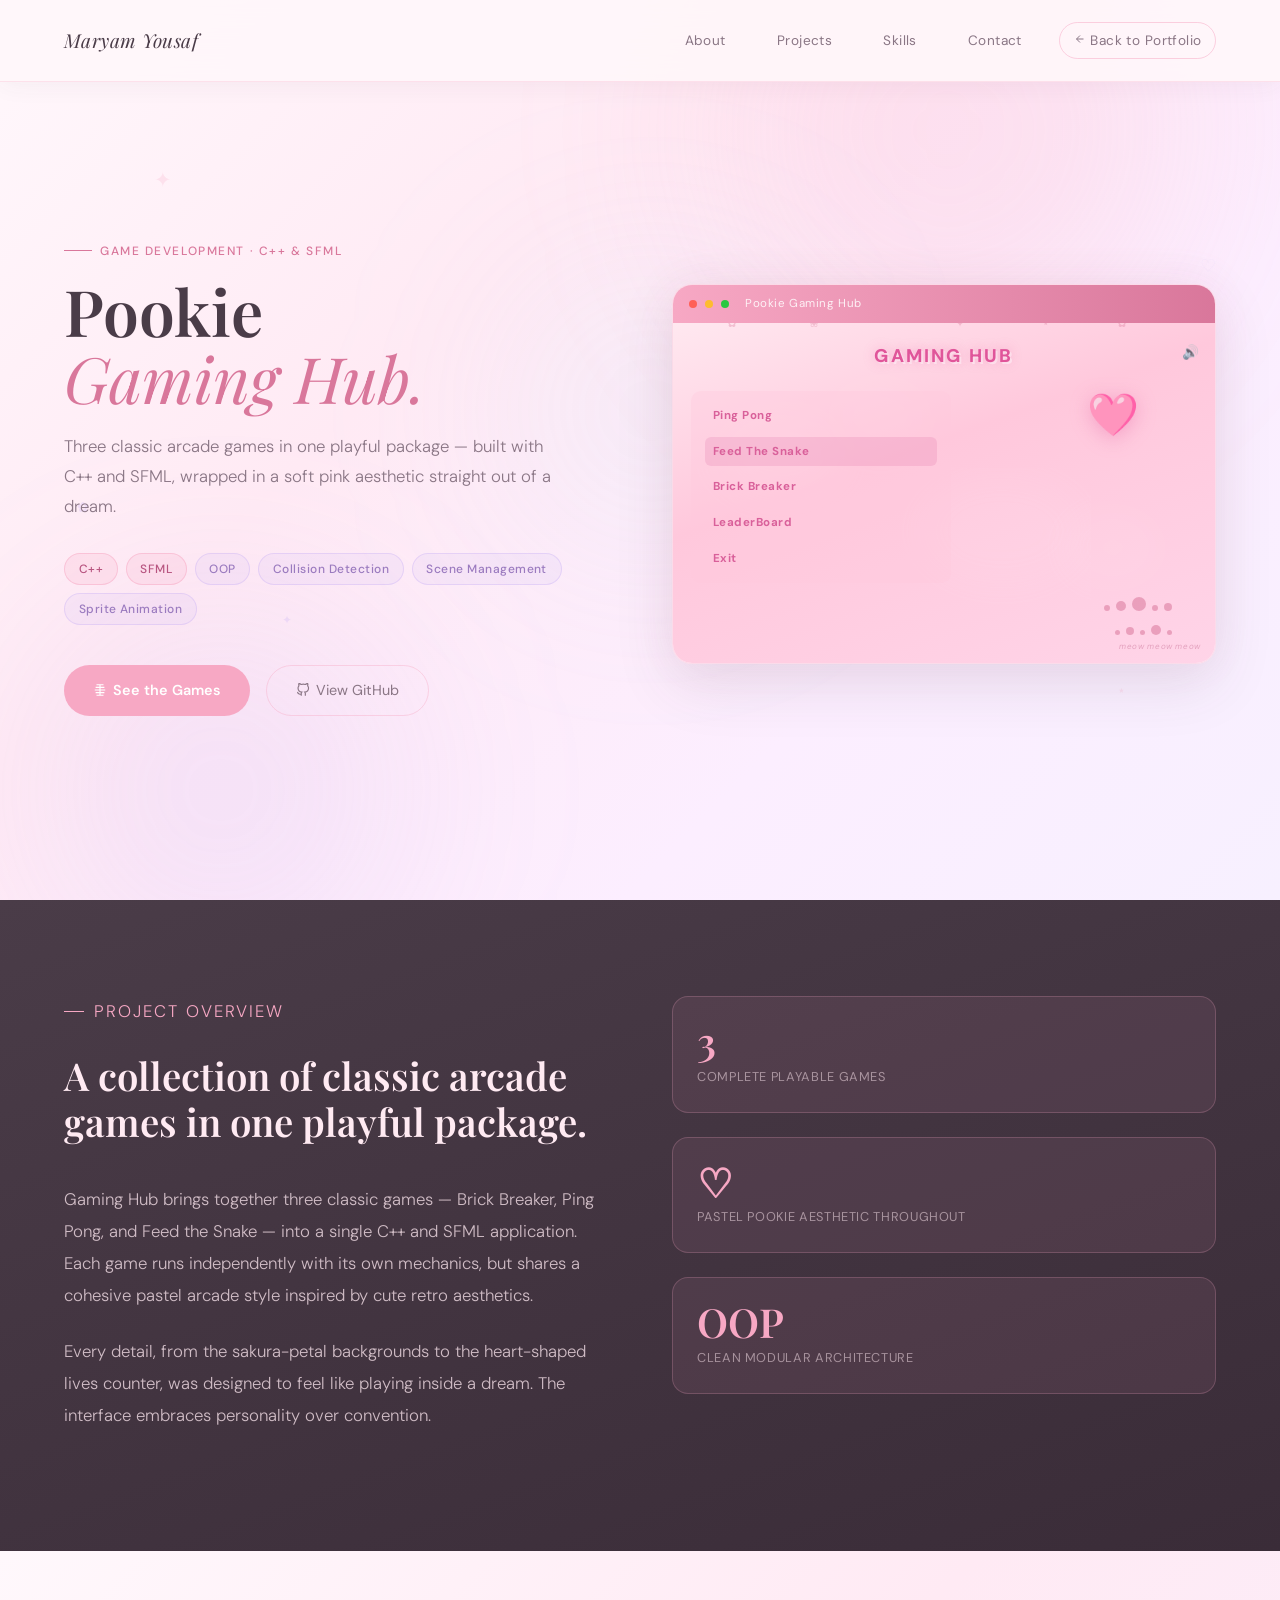
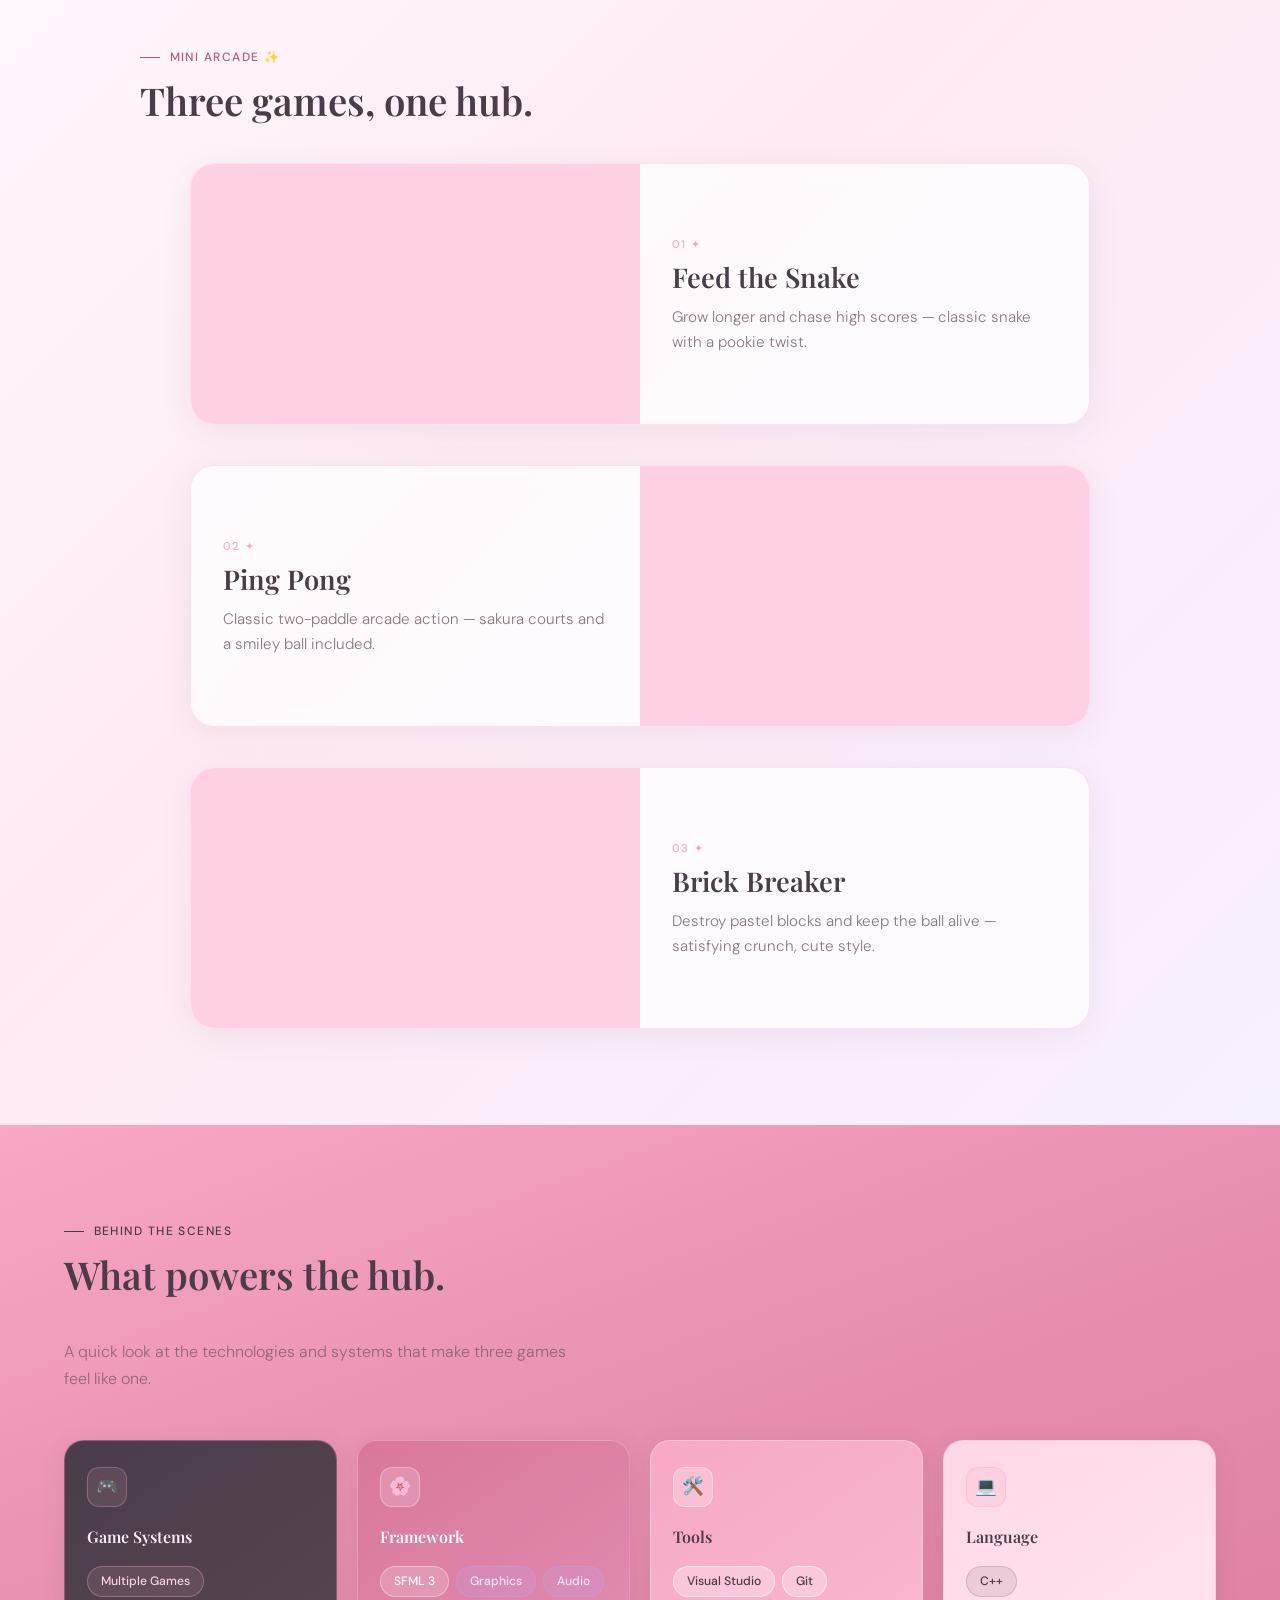
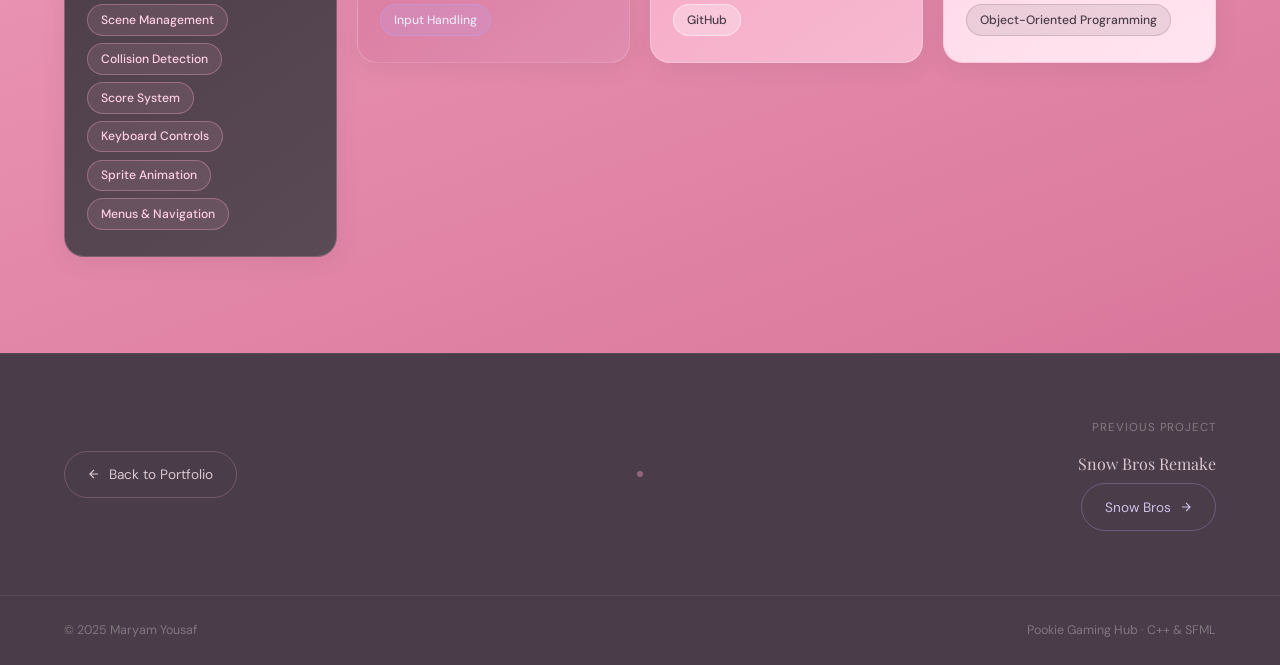
==== GamingHub.html @ 321d045c "hye" ====
<!DOCTYPE html>
<html lang="en">
<head>
  <meta charset="UTF-8" />
  <meta name="viewport" content="width=device-width, initial-scale=1.0" />
  <title>Gaming Hub — Maryam Yousaf</title>
  <link rel="preconnect" href="https://fonts.googleapis.com" />
  <link rel="preconnect" href="https://fonts.gstatic.com" crossorigin />
  <link href="https://fonts.googleapis.com/css2?family=DM+Sans:ital,wght@0,300;0,400;0,500;1,300&family=Playfair+Display:ital,wght@0,400;0,600;1,400&display=swap" rel="stylesheet" />
  <style>
    :root {
      --pink-bg:      #FFF7FA;
      --pink-card:    #FFEAF2;
      --pink-soft:    #FFD7E6;
      --rose:         #F7A8C4;
      --rose-dark:    #D9779B;
      --rose-darker:  #B85580;
      --lavender:     #DCCEF8;
      --purple-soft:  #BCA4F6;
      --cream:        #FFFDFD;
      --text-dark:    #4A3C48;
      --text-muted:   #8A7685;
      --accent-blue:  #B7E3F7;
      --white:        #FFF7FA;
     
      --lavender-mid: #9B7BBF;
      --purple-dk:    #1C0F2E;
    }

    *, *::before, *::after { box-sizing: border-box; margin: 0; padding: 0; }
    html { scroll-behavior: smooth; }

    body {
      font-family: 'DM Sans', sans-serif;
      background: var(--white);
      color: var(--text-dark);
      line-height: 1.7;
      overflow-x: hidden;
    }

    
    .star {
      position: fixed;
      pointer-events: none;
      font-size: 14px;
      opacity: 0;
      z-index: 9999;
      animation: starFade 0.8s ease forwards;
      user-select: none;
    }
    @keyframes starFade {
      0%   { opacity: 1; transform: scale(1) translateY(0); }
      100% { opacity: 0; transform: scale(0.3) translateY(-20px); }
    }

    
    #progress-bar {
      position: fixed;
      top: 0; left: 0;
      height: 2px;
      width: 0%;
      background: linear-gradient(to right, var(--rose), var(--purple-soft), var(--rose-dark));
      z-index: 200;
      transition: width 0.1s linear;
      pointer-events: none;
    }

    nav {
      position: fixed;
      top: 0; left: 0; right: 0;
      z-index: 100;
      display: flex;
      justify-content: space-between;
      align-items: center;
      padding: 1.4rem 5%;
      background: rgba(255, 247, 250, 0.92);
      backdrop-filter: blur(16px);
      -webkit-backdrop-filter: blur(16px);
      border-bottom: 1px solid rgba(247, 168, 196, 0.28);
      box-shadow: 0 2px 24px rgba(74, 60, 72, 0.06);
      transition: transform 0.35s ease, padding 0.35s ease;
    }
    nav.hide { transform: translateY(-100%); }

    .nav-logo {
      font-family: 'Playfair Display', serif;
      font-size: 1.2rem;
      color: var(--text-dark);
      font-style: italic;
      letter-spacing: 0.02em;
      text-decoration: none;
    }

    .nav-links {
      display: flex;
      align-items: center;
      gap: 1.5rem;
      list-style: none;
    }
    .nav-links a {
      text-decoration: none;
      font-size: 0.85rem;
      font-weight: 400;
      color: var(--text-muted);
      letter-spacing: 0.03em;
      padding: 0.35rem 0.85rem;
      border-radius: 100px;
      display: block;
      transition: color 0.2s;
      white-space: nowrap;
    }
    .nav-links a:hover { color: var(--rose-darker); }

    .nav-back-btn {
      display: inline-flex;
      align-items: center;
      gap: 0.4rem;
      padding: 0.45rem 1rem;
      background: transparent;
      border: 1px solid rgba(247,168,196,0.5);
      border-radius: 100px;
      color: var(--rose-darker);
      font-size: 0.8rem;
      font-weight: 500;
      text-decoration: none;
      transition: background 0.2s, border-color 0.2s;
    }
    .nav-back-btn:hover {
      background: rgba(247,168,196,0.12);
      border-color: var(--rose);
    }

    .nav-toggle {
      display: none;
      flex-direction: column;
      gap: 5px;
      background: none;
      border: none;
      cursor: pointer;
      padding: 4px;
    }
    .nav-toggle span {
      display: block;
      width: 22px; height: 1.5px;
      background: var(--text-dark);
      transition: transform 0.3s, opacity 0.3s;
    }
    .nav-toggle.open span:nth-child(1) { transform: translateY(6.5px) rotate(45deg); }
    .nav-toggle.open span:nth-child(2) { opacity: 0; }
    .nav-toggle.open span:nth-child(3) { transform: translateY(-6.5px) rotate(-45deg); }

    

    .project-hero {
      min-height: 100vh;
      background: linear-gradient(135deg, #FFF8FC 0%, #FFEAF4 35%, #FCEEFF 70%, #F7F0FF 100%);
      display: flex;
      align-items: center;
      padding: 8rem 5% 5rem;
      position: relative;
      overflow: hidden;
    }

   
    .hero-blob {
      position: absolute;
      border-radius: 50%;
      filter: blur(100px);
      pointer-events: none;
    }
    .blob-pink  { width: 460px; height: 460px; background: rgba(247,168,196,0.18); top: -100px; right: 8%; }
    .blob-lav   { width: 340px; height: 340px; background: rgba(188,164,246,0.15); bottom: -60px; left: 4%; }
    .blob-cream { width: 280px; height: 280px; background: rgba(183,227,247,0.12); top: 30%;  left: 40%; }

    
    .hero-deco {
      position: absolute;
      pointer-events: none;
      font-size: 1rem;
      opacity: 0.22;
      color: var(--rose);
      animation: floatDeco 6s ease-in-out infinite;
    }
    .deco1 { top: 18%; left: 12%; animation-delay: 0s;   font-size: 1.3rem; }
    .deco2 { top: 55%; left: 6%;  animation-delay: 1.5s; font-size: 0.9rem; color: var(--purple-soft); }
    .deco3 { top: 28%; right: 5%; animation-delay: 0.8s; font-size: 1.1rem; color: var(--lavender); }
    .deco4 { bottom: 22%; right: 12%; animation-delay: 2s;  font-size: 0.85rem; }
    .deco5 { bottom: 30%; left: 22%; animation-delay: 3s;  font-size: 0.75rem; color: var(--purple-soft); }
    @keyframes floatDeco {
      0%, 100% { transform: translateY(0) rotate(0deg); }
      50%       { transform: translateY(-14px) rotate(8deg); }
    }

    .project-hero-grid {
      display: grid;
      grid-template-columns: 1fr 1fr;
      gap: 4rem;
      align-items: center;
      position: relative;
      z-index: 1;
      width: 100%;
      max-width: 1400px;
      margin: 0 auto;
    }

    .hero-content {
      opacity: 0;
      animation: fadeUp 0.7s 0.2s ease forwards;
    }

    .hero-eyebrow {
      display: inline-flex;
      align-items: center;
      gap: 0.5rem;
      font-size: 0.75rem;
      font-weight: 500;
      letter-spacing: 0.13em;
      text-transform: uppercase;
      color: var(--rose-dark);
      margin-bottom: 1rem;
    }
    .hero-eyebrow span {
      display: inline-block;
      width: 28px; height: 1px;
      background: var(--rose-dark);
    }

    .project-title {
      font-family: 'Playfair Display', serif;
      font-size: clamp(3rem, 5vw, 5rem);
      font-weight: 600;
      color: var(--text-dark);
      line-height: 1.05;
      margin-bottom: 1.2rem;
    }
    .project-title em {
      font-style: italic;
      font-weight: 400;
      color: var(--rose-dark);
    }

    .hero-summary {
      font-size: 1.05rem;
      color: var(--text-muted);
      font-weight: 300;
      line-height: 1.8;
      margin-bottom: 2rem;
      max-width: 500px;
    }

    .hero-stack {
      display: flex;
      flex-wrap: wrap;
      gap: 0.5rem;
      margin-bottom: 2.5rem;
    }

    .stack-badge {
      padding: 0.3rem 0.85rem;
      border-radius: 100px;
      font-size: 0.75rem;
      font-weight: 500;
      letter-spacing: 0.04em;
    }
    .stack-badge--accent {
      background: rgba(247,168,196,0.18);
      border: 1px solid rgba(247,168,196,0.5);
      color: var(--rose-darker);
    }
    .stack-badge--muted {
      background: rgba(188,164,246,0.1);
      border: 1px solid rgba(188,164,246,0.3);
      color: var(--lavender-mid);
    }

    .hero-ctas {
      display: flex;
      gap: 1rem;
      flex-wrap: wrap;
    }

    .btn-accent {
      padding: 0.75rem 1.8rem;
      background: var(--rose);
      color: #fff;
      border: none;
      border-radius: 100px;
      font-family: 'DM Sans', sans-serif;
      font-size: 0.9rem;
      font-weight: 600;
      cursor: pointer;
      text-decoration: none;
      transition: background 0.25s, transform 0.2s, box-shadow 0.25s;
      display: inline-flex;
      align-items: center;
      gap: 0.4rem;
    }
    .btn-accent:hover {
      background: var(--rose-dark);
      transform: translateY(-2px);
      box-shadow: 0 8px 24px rgba(217,119,155,0.3);
    }

    .btn-ghost {
      padding: 0.75rem 1.8rem;
      background: transparent;
      color: var(--text-muted);
      border: 1px solid rgba(247,168,196,0.4);
      border-radius: 100px;
      font-family: 'DM Sans', sans-serif;
      font-size: 0.9rem;
      font-weight: 400;
      cursor: pointer;
      text-decoration: none;
      transition: border-color 0.25s, color 0.25s, transform 0.2s;
      display: inline-flex;
      align-items: center;
      gap: 0.4rem;
    }
    .btn-ghost:hover {
      border-color: var(--rose);
      color: var(--rose-darker);
      transform: translateY(-2px);
    }

   
    .hero-preview {
      opacity: 0;
      animation: fadeUp 0.7s 0.5s ease forwards;
    }

    .hero-preview-frame {
      background: rgba(255,255,255,0.5);
      border: 1px solid rgba(247,168,196,0.35);
      border-radius: 20px;
      overflow: hidden;
      position: relative;
      box-shadow: 0 20px 60px rgba(74,60,72,0.12), 0 0 40px rgba(247,168,196,0.12);
    }

    .preview-titlebar {
      background: linear-gradient(90deg, #F7A8C4, #D9779B);
      padding: 0.6rem 1rem;
      display: flex;
      align-items: center;
      gap: 0.5rem;
    }
    .titlebar-dot { width: 8px; height: 8px; border-radius: 50%; }
    .td-red    { background: #FF5F57; }
    .td-yellow { background: #FEBC2E; }
    .td-green  { background: #28C840; }
    .titlebar-name {
      font-size: 0.72rem;
      color: rgba(255,255,255,0.85);
      margin-left: 0.5rem;
      letter-spacing: 0.05em;
    }

    
    .preview-game-screen {
      background: linear-gradient(160deg, #FFE8F0 0%, #FFC8DC 40%, #FFD4E8 100%);
      height: 340px;
      position: relative;
      overflow: hidden;
      font-family: 'DM Sans', sans-serif;
    }

  
    .sakura-bg { position: absolute; inset: 0; pointer-events: none; }
    .sakura-spot {
      position: absolute;
      border-radius: 50%;
      background: rgba(255,255,255,0.28);
      filter: blur(20px);
    }
  
    .sakura-petal {
      position: absolute;
      font-size: 0.75rem;
      color: rgba(217,119,155,0.35);
      animation: petalDrift linear infinite;
      pointer-events: none;
    }
    @keyframes petalDrift {
      0%   { transform: translateY(-10px) rotate(0deg); opacity: 0; }
      10%  { opacity: 1; }
      90%  { opacity: 0.6; }
      100% { transform: translateY(360px) rotate(180deg); opacity: 0; }
    }

    
    .menu-title {
      position: absolute;
      top: 18px;
      left: 0; right: 0;
      text-align: center;
      font-size: 1.15rem;
      font-weight: 800;
      letter-spacing: 0.12em;
      color: #E0559A;
      text-shadow:
        0 0 12px rgba(224,85,154,0.35),
        2px 2px 0 rgba(255,255,255,0.5);
      text-transform: uppercase;
    }


    .menu-mute {
      position: absolute;
      top: 18px; right: 16px;
      font-size: 0.85rem;
      color: rgba(184,85,128,0.7);
    }

 
    .menu-panel {
      position: absolute;
      top: 68px; left: 18px;
      width: 48%;
      background: rgba(255,200,220,0.35);
      border-radius: 10px;
      padding: 10px 14px;
      display: flex;
      flex-direction: column;
      gap: 6px;
    }
    .menu-item {
      font-size: 0.72rem;
      font-weight: 700;
      color: #D9609A;
      padding: 5px 8px;
      border-radius: 6px;
      letter-spacing: 0.04em;
      cursor: pointer;
      transition: background 0.18s;
      white-space: nowrap;
    }
    .menu-item:hover {
      background: rgba(217,96,154,0.22);
    }
    .menu-item.active {
      background: rgba(217,96,154,0.18);
    }

    
    .menu-heart {
      position: absolute;
      right: 14%;
      top: 72px;
      font-size: 2.6rem;
      filter: drop-shadow(0 4px 10px rgba(224,85,154,0.35));
      animation: heartBob 2s ease-in-out infinite;
      line-height: 1;
    }
    @keyframes heartBob {
      0%, 100% { transform: translateY(0) scale(1); }
      50%       { transform: translateY(-8px) scale(1.05); }
    }

   
    .menu-dots {
      position: absolute;
      bottom: 40px;
      right: 8%;
      display: flex;
      gap: 6px;
      align-items: flex-end;
    }
    .menu-dot {
      border-radius: 50%;
      background: rgba(217,119,155,0.55);
      animation: dotBounce ease-in-out infinite alternate;
    }
    .menu-dot:nth-child(1) { width:6px; height:6px; animation-duration:0.9s; animation-delay:0s; }
    .menu-dot:nth-child(2) { width:10px; height:10px; animation-duration:0.9s; animation-delay:0.15s; }
    .menu-dot:nth-child(3) { width:14px; height:14px; animation-duration:0.9s; animation-delay:0.3s; }
    .menu-dot:nth-child(4) { width:6px; height:6px; animation-duration:0.9s; animation-delay:0.45s; }
    .menu-dot:nth-child(5) { width:8px; height:8px; animation-duration:0.9s; animation-delay:0.6s; }
    @keyframes dotBounce {
      from { transform: translateY(0); }
      to   { transform: translateY(-10px); }
    }

    /* "meow meow meow" watermark */
    .menu-watermark {
      position: absolute;
      bottom: 10px;
      right: 14px;
      font-size: 0.5rem;
      letter-spacing: 0.08em;
      color: rgba(184,85,128,0.4);
      font-style: italic;
    }

    /* ── SECTIONS ── */
    .page-section {
      padding: 6rem 5%;
      max-width: 1200px;
      margin: 0 auto;
    }
    .full-section { padding: 6rem 5%; }

    .section-label {
      font-size: 0.75rem;
      font-weight: 500;
      letter-spacing: 0.12em;
      text-transform: uppercase;
      color: var(--rose-darker);
      margin-bottom: 0.6rem;
      display: flex;
      align-items: center;
      gap: 0.6rem;
    }
    .section-label::before {
      content: '';
      display: inline-block;
      width: 20px; height: 1px;
      background: var(--rose-darker);
    }

    .section-title {
      font-family: 'Playfair Display', serif;
      font-size: clamp(1.8rem, 3.5vw, 2.4rem);
      font-weight: 600;
      color: var(--text-dark);
      margin-bottom: 2.5rem;
      line-height: 1.2;
    }

    .reveal {
      opacity: 0;
      transform: translateY(28px);
      transition: opacity 0.65s ease, transform 0.65s ease;
    }
    .reveal.visible {
      opacity: 1;
      transform: translateY(0);
    }

    /* ── OVERVIEW ── */
    .overview-section {
      background: linear-gradient(160deg, #4A3C48 0%, #3A2C38 100%);
    }
    .overview-section .section-label { color: var(--rose); }
    .overview-section .section-label::before { background: var(--rose); }
    .overview-section .section-title { color: #FFEAF2; }

    .overview-grid {
      display: grid;
      grid-template-columns: 1fr 1fr;
      gap: 4rem;
      align-items: start;
      max-width: 1200px;
      margin: 0 auto;
    }

    .overview-text p {
      color: rgba(255,234,242,0.75);
      font-size: 1.05rem;
      font-weight: 300;
      line-height: 1.9;
      margin-bottom: 1.5rem;
    }

    .overview-stats { display: flex; flex-direction: column; gap: 1.5rem; }
    .stat-card {
      background: rgba(247,168,196,0.08);
      border: 1px solid rgba(247,168,196,0.22);
      border-radius: 16px;
      padding: 1.5rem;
    }
    .stat-number {
      font-family: 'Playfair Display', serif;
      font-size: 2.5rem;
      font-weight: 600;
      color: var(--rose);
      line-height: 1;
      margin-bottom: 0.3rem;
    }
    .stat-label {
      font-size: 0.8rem;
      color: rgba(255,234,242,0.5);
      font-weight: 400;
      letter-spacing: 0.05em;
      text-transform: uppercase;
    }

    /* ── MINI ARCADE (game cards) ── */
    .arcade-section {
      background: linear-gradient(135deg, #FFF8FC 0%, #FFEAF4 40%, #F7F0FF 100%);
    }
    .arcade-section .section-label { color: var(--rose-darker); }
    .arcade-section .section-label::before { background: var(--rose-darker); }
    .arcade-section .section-title { color: var(--text-dark); }

    .arcade-cards {
      display: flex;
      flex-direction: column;
      gap: 2.5rem;
      max-width: 900px;
      margin: 0 auto;
    }

    .game-card {
      background: rgba(255,255,255,0.72);
      backdrop-filter: blur(10px);
      -webkit-backdrop-filter: blur(10px);
      border: 1px solid rgba(247,168,196,0.3);
      border-radius: 24px;
      overflow: hidden;
      box-shadow: 0 6px 32px rgba(74,60,72,0.08);
      display: grid;
      grid-template-columns: 1fr 1fr;
      align-items: center;
      transition: transform 0.3s ease, box-shadow 0.3s ease;
    }
    .game-card:hover {
      transform: translateY(-6px);
      box-shadow: 0 16px 48px rgba(74,60,72,0.13);
    }
    .game-card:nth-child(even) {
      grid-template-columns: 1fr 1fr;
      direction: rtl;
    }
    .game-card:nth-child(even) > * { direction: ltr; }

    /* video wrapper — clips black bars */
    .game-card-media {
      width: 100%;
      height: 260px;
      overflow: hidden;
      position: relative;
      background: #FFD0E4;
    }

    .game-card-vid {
      /* absolute + oversized so the letterbox black bars
         fall outside the overflow:hidden parent and get clipped */
      position: absolute;
      top: 50%;
      left: 50%;
      transform: translate(-50%, -50%);
      width: auto;
      height: 100%;
      min-width: 100%;
      min-height: 100%;
      object-fit: cover;
      display: block;
    }

    /* shown only when video fails to load */
    .vid-fallback {
      display: none;
      position: absolute;
      inset: 0;
      width: 100%;
      height: 100%;
      align-items: center;
      justify-content: center;
      font-size: 3rem;
    }
    .preview-snake {
      background: linear-gradient(135deg, #FFEAF2, #FFD0E4);
    }
    .preview-pong {
      background: linear-gradient(135deg, #FFF0F5, #FFDCEC);
    }
    .preview-brick {
      background: linear-gradient(135deg, #F9E8F5, #F0D4F0);
    }

    .game-card-info {
      padding: 2.5rem 2rem;
    }
    .game-card-number {
      font-size: 0.7rem;
      font-weight: 500;
      letter-spacing: 0.12em;
      text-transform: uppercase;
      color: var(--rose);
      margin-bottom: 0.5rem;
    }
    .game-card-title {
      font-family: 'Playfair Display', serif;
      font-size: 1.7rem;
      font-weight: 600;
      color: var(--text-dark);
      line-height: 1.15;
      margin-bottom: 0.75rem;
    }
    .game-card-sub {
      font-size: 0.95rem;
      color: var(--text-muted);
      font-weight: 300;
      line-height: 1.6;
    }

    /* ── BEHIND THE SCENES ── */
    .bts-section {
      background: linear-gradient(160deg, #F7A8C4 0%, #E890B0 40%, #D9779B 100%);
    }
    .bts-section .section-label { color: var(--text-dark); }
    .bts-section .section-label::before { background: var(--text-dark); }
    .bts-section .section-title { color: var(--text-dark); }

    .bts-desc {
      font-size: 1rem;
      color: rgba(74,60,72,0.55);
      font-weight: 300;
      margin-bottom: 3rem;
      max-width: 520px;
    }

    .bts-grid {
      display: grid;
      grid-template-columns: repeat(4, 1fr);
      gap: 1.25rem;
      align-items: start;
    }

    .bts-card {
      background: rgba(255,255,255,0.93);
      border: 1px solid rgba(255,255,255,0.6);
      border-radius: 20px;
      padding: 1.6rem 1.4rem;
      box-shadow: 0 4px 24px rgba(74,60,72,0.1);
      transition: transform 0.25s, box-shadow 0.25s;
    }
    .bts-card:hover {
      transform: translateY(-5px);
      box-shadow: 0 12px 36px rgba(74,60,72,0.16);
    }

    /* Game Systems — dark */
    .bts-card--highlight {
      background: linear-gradient(145deg, #4A3C48 0%, #5A4A56 100%);
      border: 1px solid rgba(247,168,196,0.3);
    }
    .bts-card--highlight .bts-card-icon { background: rgba(247,168,196,0.12); border-color: rgba(247,168,196,0.3); }
    .bts-card--highlight .bts-card-title { color: #FFEAF2; }
    .bts-card--highlight .bts-pill {
      background: rgba(247,168,196,0.12);
      border-color: rgba(247,168,196,0.35);
      color: #FFD0E4;
    }
    .bts-card--highlight .bts-pill:hover { background: rgba(247,168,196,0.22); }

    /* Framework */
    .bts-card--shade2 {
      background: linear-gradient(145deg, #D9779B 0%, #E08DB0 100%);
      border: 1px solid rgba(255,255,255,0.2);
    }
    .bts-card--shade2 .bts-card-icon { background: rgba(255,255,255,0.18); border-color: rgba(255,255,255,0.3); }
    .bts-card--shade2 .bts-card-title { color: #fff; }
    .bts-card--shade2 .bts-pill {
      background: rgba(255,255,255,0.18);
      border-color: rgba(255,255,255,0.35);
      color: #fff;
    }
    .bts-card--shade2 .bts-pill:hover { background: rgba(255,255,255,0.28); }
    .bts-card--shade2 .bts-pill--purple {
      background: rgba(188,164,246,0.18);
      border-color: rgba(188,164,246,0.4);
      color: #EDE6F7;
    }

    /* Tools */
    .bts-card--shade3 {
      background: linear-gradient(145deg, #F7A8C4 0%, #F7B8D0 100%);
      border: 1px solid rgba(255,255,255,0.3);
    }
    .bts-card--shade3 .bts-card-icon { background: rgba(255,255,255,0.25); border-color: rgba(255,255,255,0.4); }
    .bts-card--shade3 .bts-card-title { color: #4A3C48; }
    .bts-card--shade3 .bts-pill {
      background: rgba(255,255,255,0.3);
      border-color: rgba(255,255,255,0.5);
      color: #4A3C48;
    }
    .bts-card--shade3 .bts-pill:hover { background: rgba(255,255,255,0.45); }

    /* Language */
    .bts-card--shade4 {
      background: linear-gradient(145deg, #FFD7E6 0%, #FFE4EF 100%);
      border: 1px solid rgba(247,168,196,0.35);
    }
    .bts-card--shade4 .bts-card-icon { background: rgba(247,168,196,0.2); border-color: rgba(247,168,196,0.35); }
    .bts-card--shade4 .bts-card-title { color: #4A3C48; }
    .bts-card--shade4 .bts-pill {
      background: rgba(74,60,72,0.1);
      border-color: rgba(74,60,72,0.18);
      color: #4A3C48;
    }
    .bts-card--shade4 .bts-pill:hover { background: rgba(74,60,72,0.18); }

    .bts-card-icon {
      width: 40px; height: 40px;
      border-radius: 12px;
      background: rgba(247,168,196,0.12);
      border: 1px solid rgba(247,168,196,0.25);
      display: flex;
      align-items: center;
      justify-content: center;
      font-size: 1.1rem;
      margin-bottom: 1rem;
    }

    .bts-card-title {
      font-family: 'Playfair Display', serif;
      font-size: 1rem;
      font-weight: 600;
      color: var(--text-dark);
      margin-bottom: 1rem;
    }

    .bts-pills {
      display: flex;
      flex-wrap: wrap;
      gap: 0.45rem;
    }

    .bts-pill {
      padding: 0.28rem 0.8rem;
      border-radius: 100px;
      font-size: 0.76rem;
      font-weight: 500;
      background: rgba(247,168,196,0.12);
      border: 1px solid rgba(247,168,196,0.35);
      color: var(--text-dark);
      transition: background 0.2s, transform 0.15s;
      cursor: default;
    }
    .bts-pill:hover { background: rgba(247,168,196,0.25); transform: translateY(-1px); }

    .bts-pill--purple {
      background: rgba(188,164,246,0.12);
      border-color: rgba(188,164,246,0.35);
      color: var(--lavender-mid);
    }
    .bts-pill--purple:hover { background: rgba(188,164,246,0.22); }

    /* ── PAGE NAV FOOTER ── */
    .page-nav-footer {
      background: var(--text-dark);
      padding: 4rem 5%;
      display: grid;
      grid-template-columns: 1fr auto 1fr;
      gap: 1rem;
      align-items: center;
      border-top: 1px solid rgba(247,168,196,0.1);
    }
    .page-nav-back { text-align: left; }
    .page-nav-center { text-align: center; }
    .page-nav-next { text-align: right; }

    .page-nav-btn {
      display: inline-flex;
      align-items: center;
      gap: 0.5rem;
      padding: 0.7rem 1.4rem;
      border: 1px solid rgba(247,168,196,0.25);
      border-radius: 100px;
      color: rgba(255,234,242,0.8);
      text-decoration: none;
      font-size: 0.85rem;
      font-weight: 400;
      transition: background 0.25s, border-color 0.25s, transform 0.2s;
    }
    .page-nav-btn:hover {
      background: rgba(247,168,196,0.1);
      border-color: var(--rose);
      transform: translateY(-2px);
    }
    .page-nav-btn--accent { border-color: rgba(188,164,246,0.3); color: rgba(220,206,248,0.9); }
    .page-nav-btn--accent:hover { background: rgba(188,164,246,0.08); border-color: var(--lavender); }

    .page-nav-project-label {
      font-size: 0.72rem;
      color: rgba(255,234,242,0.35);
      letter-spacing: 0.08em;
      text-transform: uppercase;
      margin-bottom: 0.4rem;
    }
    .page-nav-project-name {
      font-family: 'Playfair Display', serif;
      font-size: 1rem;
      color: rgba(255,234,242,0.8);
    }
    .divider-dot {
      width: 6px; height: 6px;
      border-radius: 50%;
      background: rgba(247,168,196,0.4);
    }

    footer {
      background: var(--text-dark);
      border-top: 1px solid rgba(247,168,196,0.1);
      padding: 1.5rem 5%;
      display: flex;
      justify-content: space-between;
      align-items: center;
      font-size: 0.78rem;
      color: rgba(255,255,255,0.3);
    }

    @keyframes fadeUp {
      from { opacity: 0; transform: translateY(24px); }
      to   { opacity: 1; transform: translateY(0); }
    }

    /* ── RESPONSIVE ── */
    @media (max-width: 900px) {
      .project-hero-grid { grid-template-columns: 1fr; gap: 2.5rem; }
      .overview-grid { grid-template-columns: 1fr; gap: 2rem; }
      .bts-grid { grid-template-columns: repeat(2, 1fr); }
      .game-card { grid-template-columns: 1fr !important; direction: ltr !important; }
      .game-card:nth-child(even) { direction: ltr !important; }
      .game-card-img,
      .game-card-preview { height: 200px; }
      .page-nav-footer { grid-template-columns: 1fr; gap: 1.5rem; text-align: center !important; }
      .page-nav-back, .page-nav-next { text-align: center; }
    }
    @media (max-width: 768px) {
      .nav-toggle { display: flex; }
      .nav-links {
        display: none;
        position: absolute;
        top: 100%; left: 0; right: 0;
        background: rgba(255,247,250,0.97);
        flex-direction: column;
        gap: 0;
        padding: 0.5rem 0 1rem;
        border-bottom: 1px solid rgba(247,168,196,0.2);
        backdrop-filter: blur(14px);
      }
      .nav-links.open { display: flex; }
      .nav-links li { padding: 0.75rem 5%; }
      .nav-links a { font-size: 1rem; }
      .page-section { padding: 4rem 5%; }
      .full-section { padding: 4rem 5%; }
      .game-card-info { padding: 1.8rem 1.4rem; }
    }
    @media (max-width: 560px) {
      .bts-grid { grid-template-columns: 1fr; }
    }
    @media (prefers-reduced-motion: reduce) {
      *, *::before, *::after { animation: none !important; transition: none !important; }
    }
  </style>
</head>
<body>

  <div id="progress-bar"></div>

  <nav id="navbar">
    <a href="index.html" class="nav-logo">Maryam Yousaf</a>
    <button class="nav-toggle" id="navToggle" aria-label="Toggle menu">
      <span></span><span></span><span></span>
    </button>
    <ul class="nav-links" id="navLinks">
      <li><a href="index.html#about">About</a></li>
      <li><a href="index.html#projects">Projects</a></li>
      <li><a href="index.html#skills">Skills</a></li>
      <li><a href="index.html#contact">Contact</a></li>
      <li>
        <a href="index.html#projects" class="nav-back-btn">
          <svg width="12" height="12" viewBox="0 0 24 24" fill="none" stroke="currentColor" stroke-width="2"><path d="M19 12H5M12 5l-7 7 7 7"/></svg>
          Back to Portfolio
        </a>
      </li>
    </ul>
  </nav>

  <!-- ════════════ HERO ════════════ -->
  <section class="project-hero">
    <!-- blobs -->
    <div class="hero-blob blob-pink"></div>
    <div class="hero-blob blob-lav"></div>
    <div class="hero-blob blob-cream"></div>
    <!-- floating deco -->
    <span class="hero-deco deco1">✦</span>
    <span class="hero-deco deco2">✿</span>
    <span class="hero-deco deco3">♡</span>
    <span class="hero-deco deco4">⋆</span>
    <span class="hero-deco deco5">✦</span>

    <div class="project-hero-grid">
      <div class="hero-content">
        <div class="hero-eyebrow">
          <span></span>
          Game Development · C++ &amp; SFML
        </div>
        <h1 class="project-title">Pookie<br /><em>Gaming Hub.</em></h1>
        <p class="hero-summary">
          Three classic arcade games in one playful package — built with C++ and SFML, wrapped in a soft pink aesthetic straight out of a dream.
        </p>
        <div class="hero-stack">
          <span class="stack-badge stack-badge--accent">C++</span>
          <span class="stack-badge stack-badge--accent">SFML</span>
          <span class="stack-badge stack-badge--muted">OOP</span>
          <span class="stack-badge stack-badge--muted">Collision Detection</span>
          <span class="stack-badge stack-badge--muted">Scene Management</span>
          <span class="stack-badge stack-badge--muted">Sprite Animation</span>
        </div>
        <div class="hero-ctas">
          <a href="#arcade" class="btn-accent">
            <svg width="14" height="14" viewBox="0 0 24 24" fill="none" stroke="currentColor" stroke-width="2"><path d="M6 3h12M6 21h12M3 12h18M12 3v18M4.5 7.5h15M4.5 16.5h15"/></svg>
            See the Games
          </a>
          <a href="https://github.com/meowryam/Gaming-Hub" target="_blank" rel="noopener" class="btn-ghost">
            <svg width="14" height="14" viewBox="0 0 24 24" fill="none" stroke="currentColor" stroke-width="2"><path d="M9 19c-5 1.5-5-2.5-7-3m14 6v-3.87a3.37 3.37 0 0 0-.94-2.61c3.14-.35 6.44-1.54 6.44-7A5.44 5.44 0 0 0 20 4.77 5.07 5.07 0 0 0 19.91 1S18.73.65 16 2.48a13.38 13.38 0 0 0-7 0C6.27.65 5.09 1 5.09 1A5.07 5.07 0 0 0 5 4.77a5.44 5.44 0 0 0-1.5 3.78c0 5.42 3.3 6.61 6.44 7A3.37 3.37 0 0 0 9 18.13V22"/></svg>
            View GitHub
          </a>
        </div>
      </div>

      <!-- animated mockup window -->
      <div class="hero-preview">
        <div class="hero-preview-frame">
          <div class="preview-titlebar">
            <div class="titlebar-dot td-red"></div>
            <div class="titlebar-dot td-yellow"></div>
            <div class="titlebar-dot td-green"></div>
            <span class="titlebar-name">Pookie Gaming Hub</span>
          </div>
          <div class="preview-game-screen" id="gamePreview">
            <!-- sakura cloud shapes + drifting petals (JS-generated) -->
            <div class="sakura-bg" id="sakuraBg"></div>

            <!-- GAMING HUB title -->
            <div class="menu-title">Gaming Hub</div>
            <div class="menu-mute">🔊</div>

            <!-- menu buttons panel -->
            <div class="menu-panel" id="menuPanel">
              <div class="menu-item active">Ping Pong</div>
              <div class="menu-item">Feed The Snake</div>
              <div class="menu-item">Brick Breaker</div>
              <div class="menu-item">LeaderBoard</div>
              <div class="menu-item">Exit</div>
            </div>

            <!-- pixel heart -->
            <div class="menu-heart">🩷</div>

            <!-- bouncing dots row 1 -->
            <div class="menu-dots" style="bottom:52px; right:8%;">
              <div class="menu-dot"></div>
              <div class="menu-dot"></div>
              <div class="menu-dot"></div>
              <div class="menu-dot"></div>
              <div class="menu-dot"></div>
            </div>
            <!-- bouncing dots row 2 -->
            <div class="menu-dots" style="bottom:28px; right:8%;">
              <div class="menu-dot" style="width:5px;height:5px;"></div>
              <div class="menu-dot" style="width:8px;height:8px;"></div>
              <div class="menu-dot" style="width:5px;height:5px;"></div>
              <div class="menu-dot" style="width:10px;height:10px;"></div>
              <div class="menu-dot" style="width:5px;height:5px;"></div>
            </div>

            <div class="menu-watermark">meow meow meow</div>
          </div>
        </div>
      </div>
    </div>
  </section>

  <!-- ════════════ OVERVIEW ════════════ -->
  <section class="full-section overview-section">
    <div style="max-width:1200px; margin:0 auto;">
      <div class="overview-grid">
        <div class="overview-text reveal">
          <p class="section-label">Project Overview</p>
          <h2 class="section-title">A collection of classic arcade games in one playful package.</h2>
          <p>
            Gaming Hub brings together three classic games — Brick Breaker, Ping Pong, and Feed the Snake — into a single C++ and SFML application. Each game runs independently with its own mechanics, but shares a cohesive pastel arcade style inspired by cute retro aesthetics.
          </p>
          <p>
            Every detail, from the sakura-petal backgrounds to the heart-shaped lives counter, was designed to feel like playing inside a dream. The interface embraces personality over convention.
          </p>
        </div>
        <div class="overview-stats reveal" style="transition-delay:0.1s">
          <div class="stat-card">
            <div class="stat-number">3</div>
            <div class="stat-label">Complete playable games</div>
          </div>
          <div class="stat-card">
            <div class="stat-number">♡</div>
            <div class="stat-label">Pastel pookie aesthetic throughout</div>
          </div>
          <div class="stat-card">
            <div class="stat-number">OOP</div>
            <div class="stat-label">Clean modular architecture</div>
          </div>
        </div>
      </div>
    </div>
  </section>

  <!-- ════════════ MINI ARCADE ════════════ -->
  <section class="full-section arcade-section" id="arcade">
    <div style="max-width:1000px; margin:0 auto;">
      <p class="section-label reveal">Mini Arcade ✨</p>
      <h2 class="section-title reveal">Three games, one hub.</h2>

      <div class="arcade-cards reveal" style="transition-delay:0.1s">

        <!-- CARD 1 — Feed the Snake -->
        <div class="game-card">
          <div class="game-card-media">
            <video class="game-card-vid" id="vid-snake" muted playsinline>
              <source src="snake.mp4" type="video/mp4" />
            </video>
            <div class="game-card-preview preview-snake vid-fallback">🐍</div>
          </div>
          <div class="game-card-info">
            <p class="game-card-number">01 ✦</p>
            <h3 class="game-card-title">Feed the Snake</h3>
            <p class="game-card-sub">Grow longer and chase high scores — classic snake with a pookie twist.</p>
          </div>
        </div>

        <!-- CARD 2 — Ping Pong -->
        <div class="game-card">
          <div class="game-card-media">
            <video class="game-card-vid" id="vid-pong" muted playsinline>
              <source src="pong.mp4" type="video/mp4" />
            </video>
            <div class="game-card-preview preview-pong vid-fallback">🏓</div>
          </div>
          <div class="game-card-info">
            <p class="game-card-number">02 ✦</p>
            <h3 class="game-card-title">Ping Pong</h3>
            <p class="game-card-sub">Classic two-paddle arcade action — sakura courts and a smiley ball included.</p>
          </div>
        </div>

        <!-- CARD 3 — Brick Breaker -->
        <div class="game-card">
          <div class="game-card-media">
            <video class="game-card-vid" id="vid-brick" muted playsinline>
              <source src="brickbreaker.mp4" type="video/mp4" />
            </video>
            <div class="game-card-preview preview-brick vid-fallback">🧱</div>
          </div>
          <div class="game-card-info">
            <p class="game-card-number">03 ✦</p>
            <h3 class="game-card-title">Brick Breaker</h3>
            <p class="game-card-sub">Destroy pastel blocks and keep the ball alive — satisfying crunch, cute style.</p>
          </div>
        </div>

      </div>
    </div>
  </section>

  <!-- ════════════ BEHIND THE SCENES ════════════ -->
  <section class="full-section bts-section">
    <div style="max-width:1200px; margin:0 auto;">
      <p class="section-label reveal">Behind the Scenes</p>
      <h2 class="section-title reveal">What powers the hub.</h2>
      <p class="bts-desc reveal" style="transition-delay:0.05s">A quick look at the technologies and systems that make three games feel like one.</p>

      <div class="bts-grid reveal" style="transition-delay:0.1s">

        <!-- Game Systems — dark -->
        <div class="bts-card bts-card--highlight">
          <div class="bts-card-icon">🎮</div>
          <h3 class="bts-card-title">Game Systems</h3>
          <div class="bts-pills">
            <span class="bts-pill">Multiple Games</span>
            <span class="bts-pill">Scene Management</span>
            <span class="bts-pill">Collision Detection</span>
            <span class="bts-pill">Score System</span>
            <span class="bts-pill">Keyboard Controls</span>
            <span class="bts-pill">Sprite Animation</span>
            <span class="bts-pill">Menus &amp; Navigation</span>
          </div>
        </div>

        <!-- Framework -->
        <div class="bts-card bts-card--shade2">
          <div class="bts-card-icon">🌸</div>
          <h3 class="bts-card-title">Framework</h3>
          <div class="bts-pills">
            <span class="bts-pill">SFML 3</span>
            <span class="bts-pill bts-pill--purple">Graphics</span>
            <span class="bts-pill bts-pill--purple">Audio</span>
            <span class="bts-pill bts-pill--purple">Input Handling</span>
          </div>
        </div>

        <!-- Tools -->
        <div class="bts-card bts-card--shade3">
          <div class="bts-card-icon">🛠️</div>
          <h3 class="bts-card-title">Tools</h3>
          <div class="bts-pills">
            <span class="bts-pill">Visual Studio</span>
            <span class="bts-pill">Git</span>
            <span class="bts-pill">GitHub</span>
          </div>
        </div>

        <!-- Language -->
        <div class="bts-card bts-card--shade4">
          <div class="bts-card-icon">💻</div>
          <h3 class="bts-card-title">Language</h3>
          <div class="bts-pills">
            <span class="bts-pill">C++</span>
            <span class="bts-pill">Object-Oriented Programming</span>
          </div>
        </div>

      </div>
    </div>
  </section>

  <!-- ════════════ PAGE NAV FOOTER ════════════ -->
  <div class="page-nav-footer">
    <div class="page-nav-back">
      <a href="index.html#projects" class="page-nav-btn">
        <svg width="14" height="14" viewBox="0 0 24 24" fill="none" stroke="currentColor" stroke-width="2"><path d="M19 12H5M12 5l-7 7 7 7"/></svg>
        Back to Portfolio
      </a>
    </div>
    <div class="page-nav-center">
      <div class="divider-dot" style="margin:0 auto;"></div>
    </div>
    <div class="page-nav-next" style="display:flex;flex-direction:column;align-items:flex-end;gap:0.4rem;">
      <p class="page-nav-project-label">Previous Project</p>
      <p class="page-nav-project-name">Snow Bros Remake</p>
      <a href="Snowbros.html" class="page-nav-btn page-nav-btn--accent">
        Snow Bros
        <svg width="14" height="14" viewBox="0 0 24 24" fill="none" stroke="currentColor" stroke-width="2"><path d="M5 12h14M12 5l7 7-7 7"/></svg>
      </a>
    </div>
  </div>

  <footer>
    <span>© 2025 Maryam Yousaf</span>
    <span>Pookie Gaming Hub · C++ &amp; SFML</span>
  </footer>

  <script>
    /* ── sakura cloud blobs + drifting petals in mockup ── */
    const sakuraBg = document.getElementById('sakuraBg');
    // soft cloud blobs
    const spots = [
      { w: 130, h: 90,  t: 25, l: 8,  op: 0.28 },
      { w: 170, h: 110, t: 45, l: 45, op: 0.22 },
      { w: 100, h: 75,  t: 55, l: 72, op: 0.25 },
      { w: 110, h: 85,  t: 15, l: 28, op: 0.18 },
    ];
    spots.forEach(s => {
      const el = document.createElement('div');
      el.className = 'sakura-spot';
      el.style.cssText = `width:${s.w}px;height:${s.h}px;top:${s.t}%;left:${s.l}%;opacity:${s.op};`;
      sakuraBg.appendChild(el);
    });
    // drifting sakura petals
    const petalChars = ['✿','❀','✦','⋆'];
    const petalPositions = [10, 25, 52, 68, 82];
    petalPositions.forEach((lp, i) => {
      const p = document.createElement('div');
      p.className = 'sakura-petal';
      p.textContent = petalChars[i % petalChars.length];
      p.style.cssText = `left:${lp}%;animation-duration:${4 + i * 1.2}s;animation-delay:${i * 0.7}s;top:-10px;`;
      sakuraBg.appendChild(p);
    });

    /* ── menu hover cycling — rotate active item every 1.4s ── */
    const menuItems = document.querySelectorAll('.menu-item');
    let activeIdx = 0;
    setInterval(() => {
      menuItems[activeIdx].classList.remove('active');
      activeIdx = (activeIdx + 1) % menuItems.length;
      menuItems[activeIdx].classList.add('active');
    }, 1400);

    /* ── ping-pong video loop (forward → reverse → forward)
          Uses requestAnimationFrame to manually scrub currentTime
          because playbackRate=-1 is not reliably supported ── */
    function pingPongVideo(vid) {
      if (!vid) return;

      let direction = 1;   // 1 = forward, -1 = reverse
      let lastRaf = null;
      let lastTime = null;
      const SPEED = 1.0;   // playback speed multiplier (1 = real-time)

      function step(now) {
        if (lastTime === null) { lastTime = now; }
        const delta = (now - lastTime) / 1000; // seconds elapsed
        lastTime = now;

        if (!vid.paused && !vid.ended && vid.readyState >= 2) {
          vid.currentTime += direction * SPEED * delta;

          if (direction === 1 && vid.currentTime >= vid.duration - 0.05) {
            vid.currentTime = vid.duration - 0.05;
            direction = -1;
          } else if (direction === -1 && vid.currentTime <= 0.05) {
            vid.currentTime = 0.05;
            direction = 1;
          }
        }

        lastRaf = requestAnimationFrame(step);
      }

      // pause native looping — we drive playback manually
      vid.loop = false;
      vid.pause();

      vid.addEventListener('loadedmetadata', () => {
        vid.currentTime = 0;
        // play() just activates the decode pipeline; we control time ourselves
        vid.play().then(() => {
          vid.pause(); // pause immediately — RAF drives currentTime
          lastRaf = requestAnimationFrame(step);
        }).catch(() => {
          // autoplay blocked — start on first user interaction
          document.addEventListener('click', () => {
            vid.play().then(() => {
              vid.pause();
              lastRaf = requestAnimationFrame(step);
            }).catch(() => {});
          }, { once: true });
        });
      });

      // fallback: show emoji if video can't load at all
      vid.addEventListener('error', () => {
        cancelAnimationFrame(lastRaf);
        vid.style.display = 'none';
        const fb = vid.nextElementSibling;
        if (fb) fb.style.display = 'flex';
      });
    }

    pingPongVideo(document.getElementById('vid-snake'));
    pingPongVideo(document.getElementById('vid-pong'));
    pingPongVideo(document.getElementById('vid-brick'));

    /* ── cursor trail ── */
    const starChars  = ['✦','✧','⋆','✿','♡','˖'];
    const starColors = ['#F7A8C4','#D9779B','#DCCEF8','#BCA4F6','#FFD7E6'];
    document.addEventListener('mousemove', (e) => {
      if (Math.random() > 0.35) return;
      const star = document.createElement('div');
      star.className = 'star';
      star.textContent = starChars[Math.floor(Math.random() * starChars.length)];
      star.style.left  = e.clientX + 'px';
      star.style.top   = e.clientY + 'px';
      star.style.color = starColors[Math.floor(Math.random() * starColors.length)];
      star.style.fontSize = (10 + Math.random() * 8) + 'px';
      document.body.appendChild(star);
      setTimeout(() => star.remove(), 850);
    });

    /* ── scroll: progress bar + nav hide ── */
    const progressBar = document.getElementById('progress-bar');
    const navbar = document.getElementById('navbar');
    let lastY = 0, ticking = false;
    window.addEventListener('scroll', () => {
      if (!ticking) {
        requestAnimationFrame(() => {
          const y = window.scrollY;
          const docH = document.documentElement.scrollHeight - window.innerHeight;
          progressBar.style.width = (docH > 0 ? (y / docH) * 100 : 0) + '%';
          if (y > lastY + 6) navbar.classList.add('hide');
          else if (y < lastY - 4) navbar.classList.remove('hide');
          lastY = y;
          ticking = false;
        });
        ticking = true;
      }
    }, { passive: true });

    /* ── mobile toggle ── */
    const navToggle = document.getElementById('navToggle');
    const navLinks  = document.getElementById('navLinks');
    navToggle.addEventListener('click', () => {
      navToggle.classList.toggle('open');
      navLinks.classList.toggle('open');
    });
    navLinks.querySelectorAll('a').forEach(a => {
      a.addEventListener('click', () => {
        navToggle.classList.remove('open');
        navLinks.classList.remove('open');
      });
    });

    /* ── scroll reveal ── */
    const revealObs = new IntersectionObserver((entries) => {
      entries.forEach(entry => {
        if (entry.isIntersecting) {
          entry.target.classList.add('visible');
          revealObs.unobserve(entry.target);
        }
      });
    }, { threshold: 0.1, rootMargin: '0px 0px -40px 0px' });
    document.querySelectorAll('.reveal').forEach(el => revealObs.observe(el));
  </script>
</body>
</html>
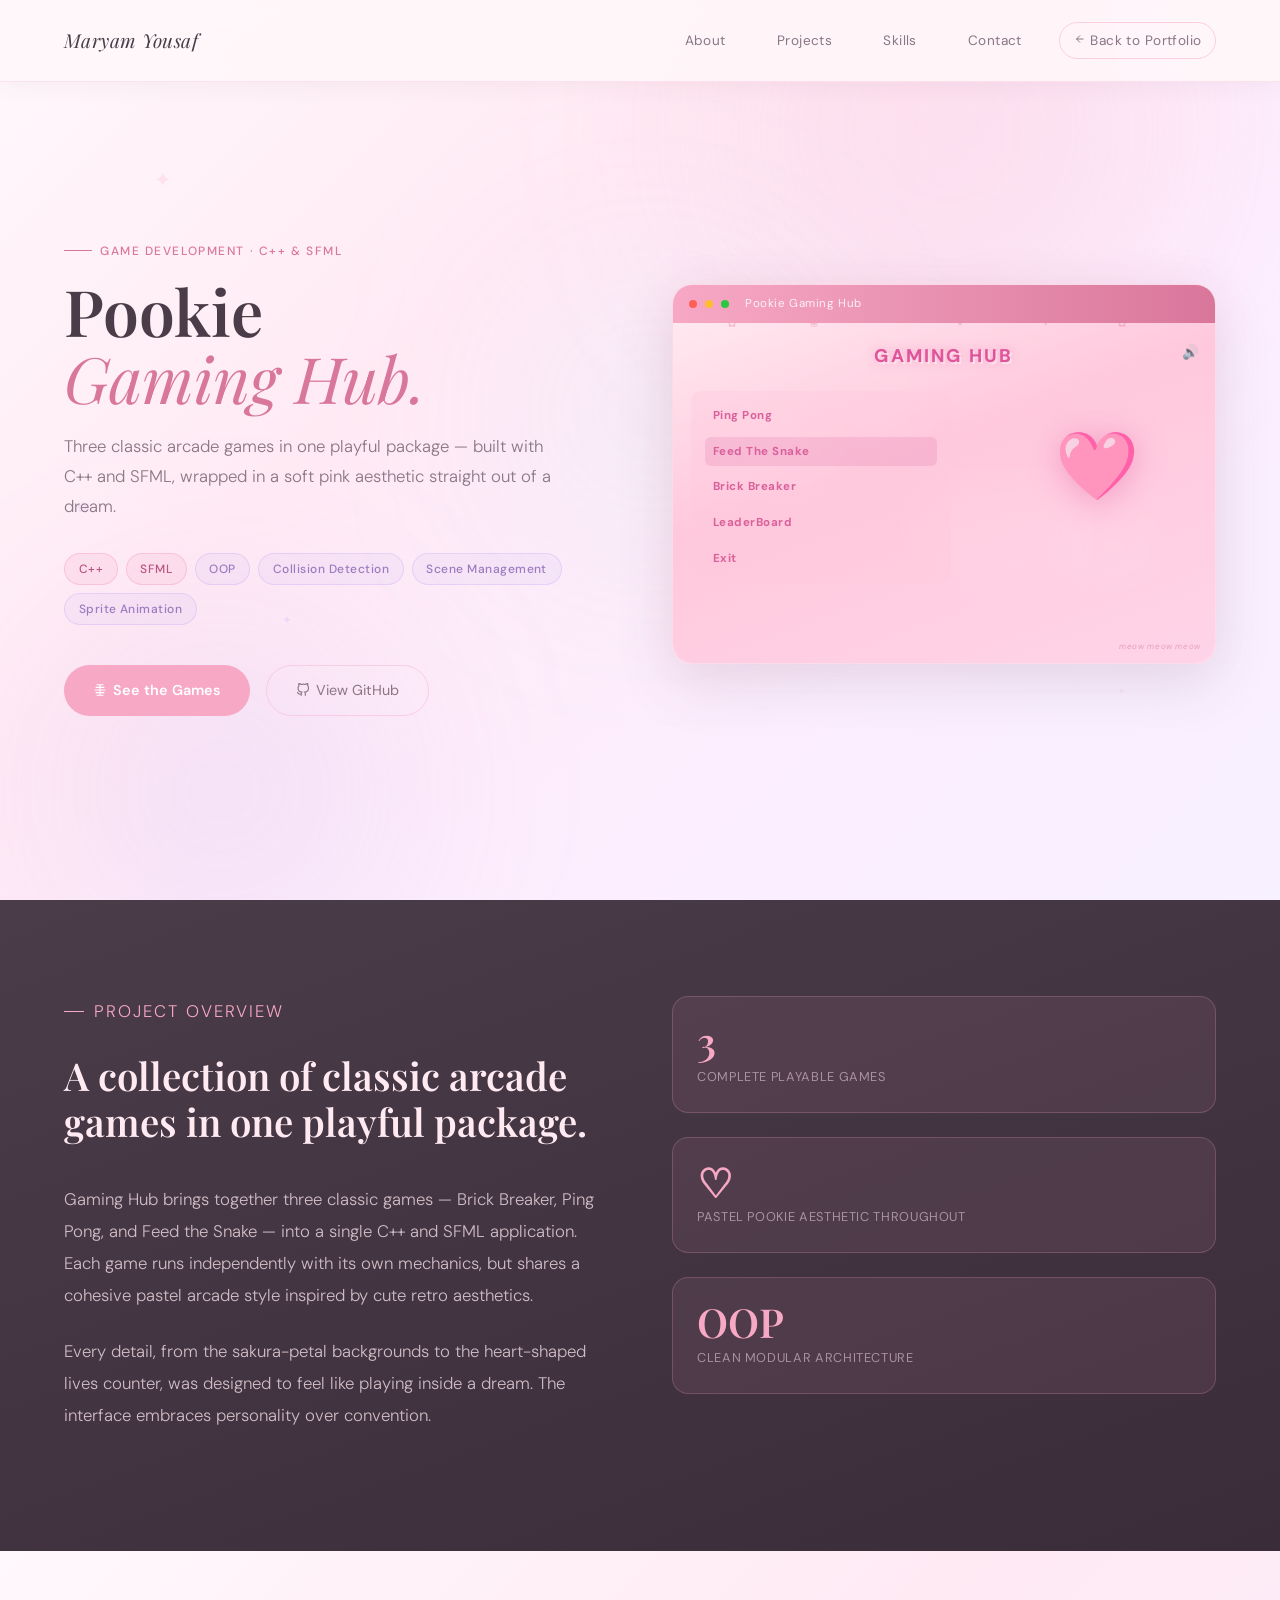
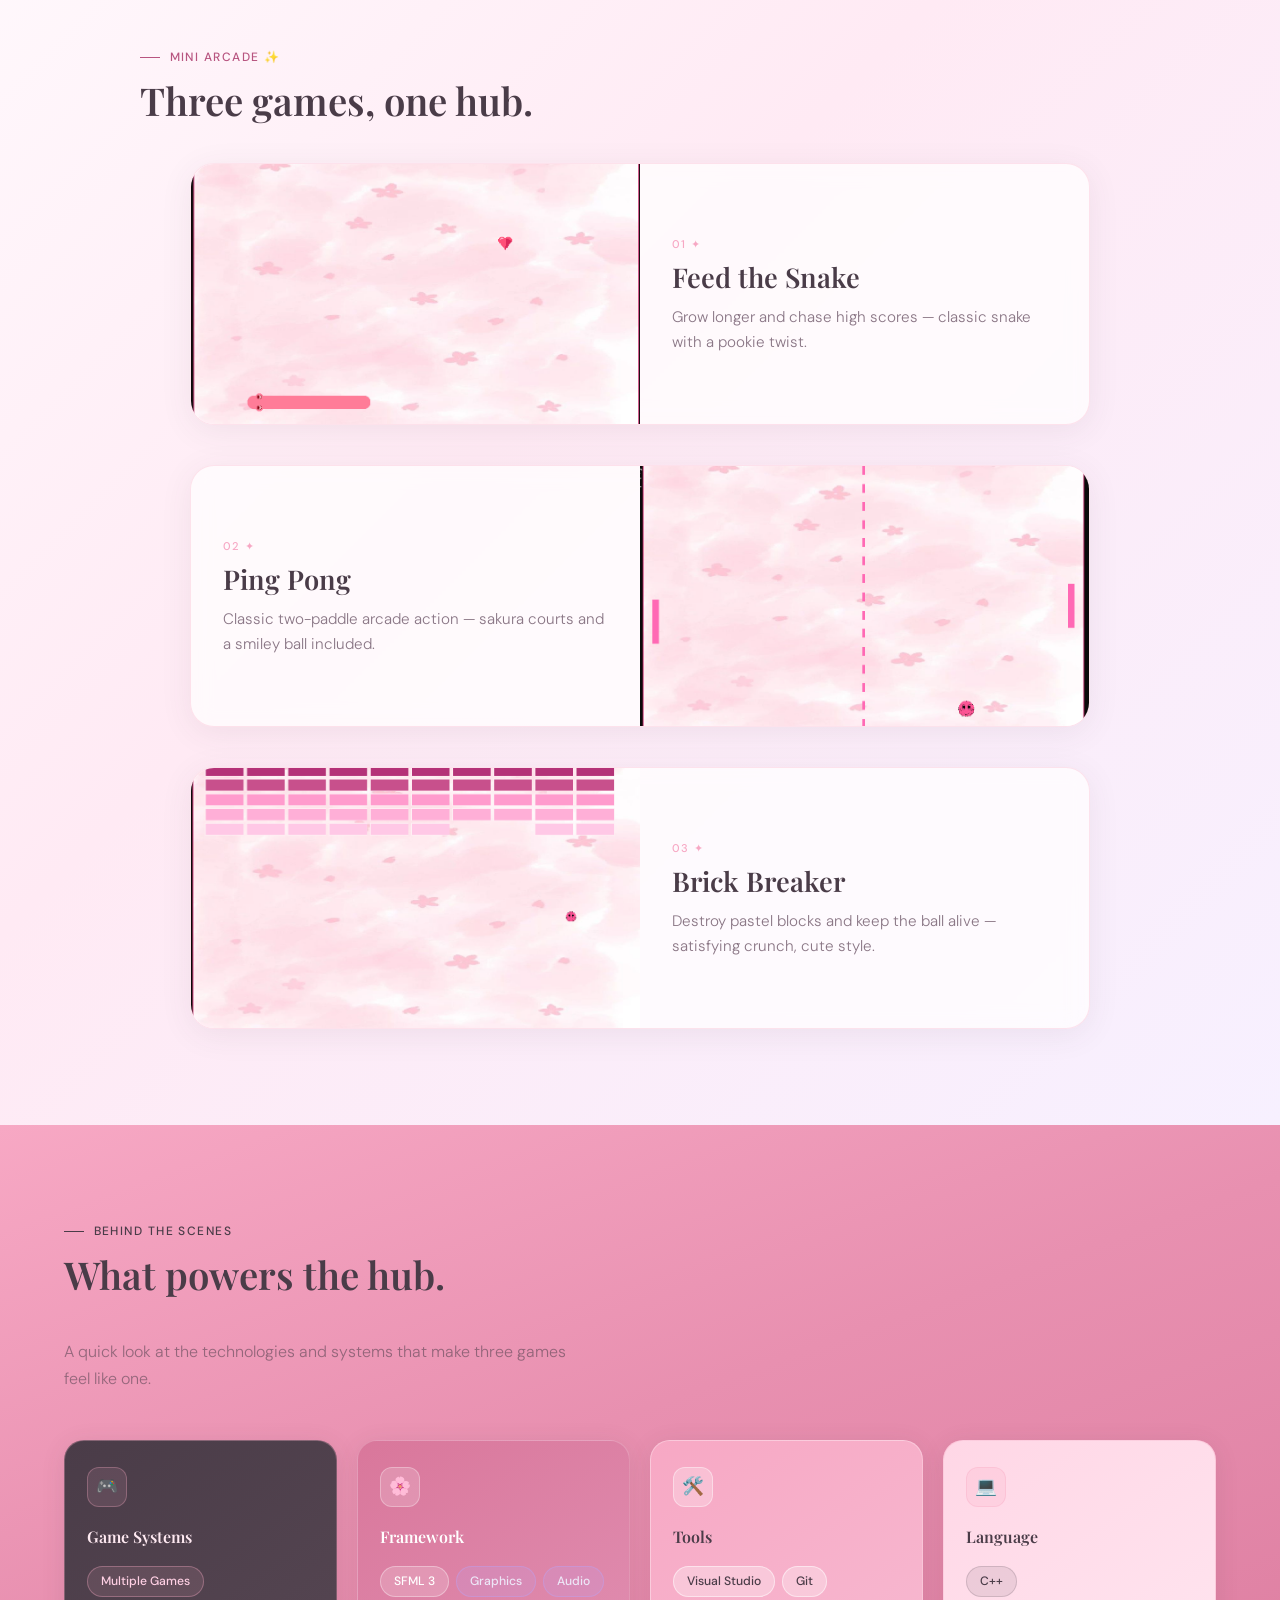
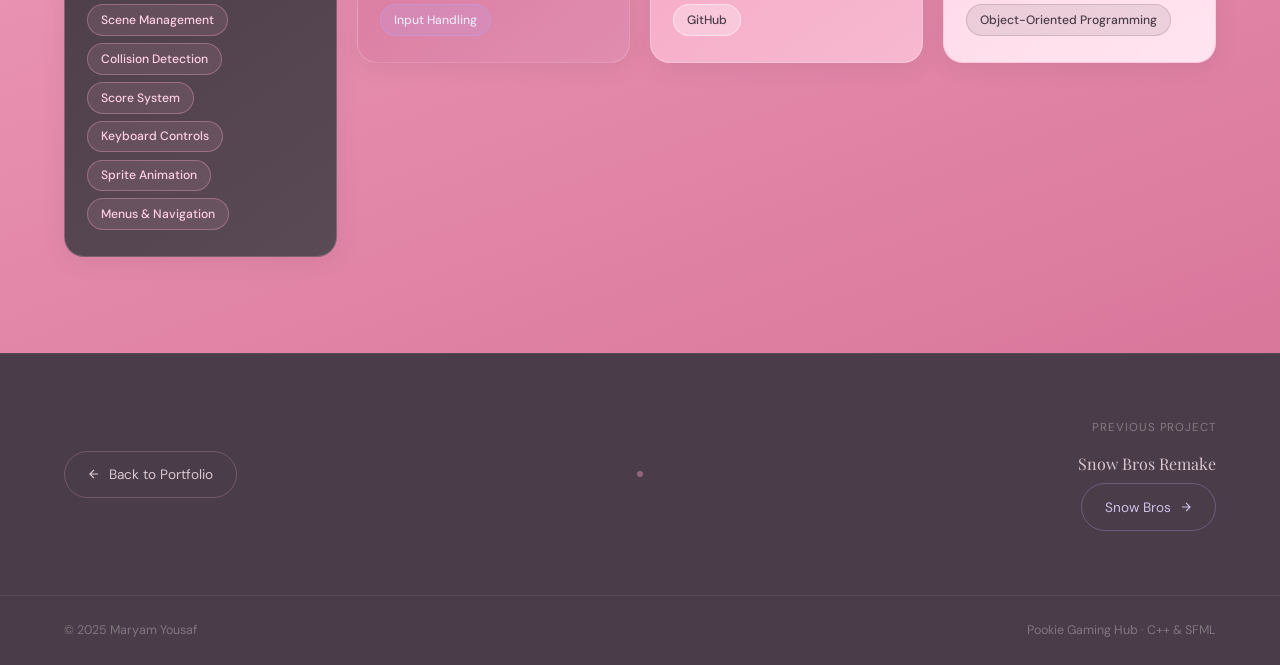
==== commit e77fb62a: "idk" ====
--- a/GamingHub.html
+++ b/GamingHub.html
@@ -22,7 +22,6 @@
       --text-muted:   #8A7685;
       --accent-blue:  #B7E3F7;
       --white:        #FFF7FA;
-     
       --lavender-mid: #9B7BBF;
       --purple-dk:    #1C0F2E;
     }
@@ -38,7 +37,6 @@
       overflow-x: hidden;
     }
 
-    
     .star {
       position: fixed;
       pointer-events: none;
@@ -53,7 +51,6 @@
       100% { opacity: 0; transform: scale(0.3) translateY(-20px); }
     }
 
-    
     #progress-bar {
       position: fixed;
       top: 0; left: 0;
@@ -149,8 +146,6 @@
     .nav-toggle.open span:nth-child(2) { opacity: 0; }
     .nav-toggle.open span:nth-child(3) { transform: translateY(-6.5px) rotate(-45deg); }
 
-    
-
     .project-hero {
       min-height: 100vh;
       background: linear-gradient(135deg, #FFF8FC 0%, #FFEAF4 35%, #FCEEFF 70%, #F7F0FF 100%);
@@ -161,7 +156,6 @@
       overflow: hidden;
     }
 
-   
     .hero-blob {
       position: absolute;
       border-radius: 50%;
@@ -172,7 +166,6 @@
     .blob-lav   { width: 340px; height: 340px; background: rgba(188,164,246,0.15); bottom: -60px; left: 4%; }
     .blob-cream { width: 280px; height: 280px; background: rgba(183,227,247,0.12); top: 30%;  left: 40%; }
 
-    
     .hero-deco {
       position: absolute;
       pointer-events: none;
@@ -323,7 +316,6 @@
       transform: translateY(-2px);
     }
 
-   
     .hero-preview {
       opacity: 0;
       animation: fadeUp 0.7s 0.5s ease forwards;
@@ -356,7 +348,7 @@
       letter-spacing: 0.05em;
     }
 
-    
+    /* FIX 2: Updated preview screen — bigger heart, lower, no dots */
     .preview-game-screen {
       background: linear-gradient(160deg, #FFE8F0 0%, #FFC8DC 40%, #FFD4E8 100%);
       height: 340px;
@@ -365,7 +357,6 @@
       font-family: 'DM Sans', sans-serif;
     }
 
-  
     .sakura-bg { position: absolute; inset: 0; pointer-events: none; }
     .sakura-spot {
       position: absolute;
@@ -373,7 +364,6 @@
       background: rgba(255,255,255,0.28);
       filter: blur(20px);
     }
-  
     .sakura-petal {
       position: absolute;
       font-size: 0.75rem;
@@ -388,7 +378,6 @@
       100% { transform: translateY(360px) rotate(180deg); opacity: 0; }
     }
 
-    
     .menu-title {
       position: absolute;
       top: 18px;
@@ -404,7 +393,6 @@
       text-transform: uppercase;
     }
 
-
     .menu-mute {
       position: absolute;
       top: 18px; right: 16px;
@@ -412,7 +400,6 @@
       color: rgba(184,85,128,0.7);
     }
 
- 
     .menu-panel {
       position: absolute;
       top: 68px; left: 18px;
@@ -435,20 +422,16 @@
       transition: background 0.18s;
       white-space: nowrap;
     }
-    .menu-item:hover {
-      background: rgba(217,96,154,0.22);
-    }
-    .menu-item.active {
-      background: rgba(217,96,154,0.18);
-    }
-
-    
+    .menu-item:hover { background: rgba(217,96,154,0.22); }
+    .menu-item.active { background: rgba(217,96,154,0.18); }
+
+    /* FIX 2: Heart is bigger (4.2rem) and positioned lower (top: 110px) */
     .menu-heart {
       position: absolute;
       right: 14%;
-      top: 72px;
-      font-size: 2.6rem;
-      filter: drop-shadow(0 4px 10px rgba(224,85,154,0.35));
+      top: 110px;
+      font-size: 4.2rem;
+      filter: drop-shadow(0 4px 16px rgba(224,85,154,0.4));
       animation: heartBob 2s ease-in-out infinite;
       line-height: 1;
     }
@@ -457,31 +440,7 @@
       50%       { transform: translateY(-8px) scale(1.05); }
     }
 
-   
-    .menu-dots {
-      position: absolute;
-      bottom: 40px;
-      right: 8%;
-      display: flex;
-      gap: 6px;
-      align-items: flex-end;
-    }
-    .menu-dot {
-      border-radius: 50%;
-      background: rgba(217,119,155,0.55);
-      animation: dotBounce ease-in-out infinite alternate;
-    }
-    .menu-dot:nth-child(1) { width:6px; height:6px; animation-duration:0.9s; animation-delay:0s; }
-    .menu-dot:nth-child(2) { width:10px; height:10px; animation-duration:0.9s; animation-delay:0.15s; }
-    .menu-dot:nth-child(3) { width:14px; height:14px; animation-duration:0.9s; animation-delay:0.3s; }
-    .menu-dot:nth-child(4) { width:6px; height:6px; animation-duration:0.9s; animation-delay:0.45s; }
-    .menu-dot:nth-child(5) { width:8px; height:8px; animation-duration:0.9s; animation-delay:0.6s; }
-    @keyframes dotBounce {
-      from { transform: translateY(0); }
-      to   { transform: translateY(-10px); }
-    }
-
-    /* "meow meow meow" watermark */
+    /* FIX 2: Watermark kept but dots removed entirely */
     .menu-watermark {
       position: absolute;
       bottom: 10px;
@@ -585,7 +544,7 @@
       text-transform: uppercase;
     }
 
-    /* ── MINI ARCADE (game cards) ── */
+    /* ── MINI ARCADE ── */
     .arcade-section {
       background: linear-gradient(135deg, #FFF8FC 0%, #FFEAF4 40%, #F7F0FF 100%);
     }
@@ -624,49 +583,18 @@
     }
     .game-card:nth-child(even) > * { direction: ltr; }
 
-    /* video wrapper — clips black bars */
+    /* FIX 3: Image-based media block replacing video */
     .game-card-media {
       width: 100%;
       height: 260px;
       overflow: hidden;
       position: relative;
-      background: #FFD0E4;
-    }
-
-    .game-card-vid {
-      /* absolute + oversized so the letterbox black bars
-         fall outside the overflow:hidden parent and get clipped */
-      position: absolute;
-      top: 50%;
-      left: 50%;
-      transform: translate(-50%, -50%);
-      width: auto;
+    }
+    .game-card-media img {
+      width: 100%;
       height: 100%;
-      min-width: 100%;
-      min-height: 100%;
       object-fit: cover;
       display: block;
-    }
-
-    /* shown only when video fails to load */
-    .vid-fallback {
-      display: none;
-      position: absolute;
-      inset: 0;
-      width: 100%;
-      height: 100%;
-      align-items: center;
-      justify-content: center;
-      font-size: 3rem;
-    }
-    .preview-snake {
-      background: linear-gradient(135deg, #FFEAF2, #FFD0E4);
-    }
-    .preview-pong {
-      background: linear-gradient(135deg, #FFF0F5, #FFDCEC);
-    }
-    .preview-brick {
-      background: linear-gradient(135deg, #F9E8F5, #F0D4F0);
     }
 
     .game-card-info {
@@ -731,7 +659,6 @@
       box-shadow: 0 12px 36px rgba(74,60,72,0.16);
     }
 
-    /* Game Systems — dark */
     .bts-card--highlight {
       background: linear-gradient(145deg, #4A3C48 0%, #5A4A56 100%);
       border: 1px solid rgba(247,168,196,0.3);
@@ -745,7 +672,6 @@
     }
     .bts-card--highlight .bts-pill:hover { background: rgba(247,168,196,0.22); }
 
-    /* Framework */
     .bts-card--shade2 {
       background: linear-gradient(145deg, #D9779B 0%, #E08DB0 100%);
       border: 1px solid rgba(255,255,255,0.2);
@@ -764,7 +690,6 @@
       color: #EDE6F7;
     }
 
-    /* Tools */
     .bts-card--shade3 {
       background: linear-gradient(145deg, #F7A8C4 0%, #F7B8D0 100%);
       border: 1px solid rgba(255,255,255,0.3);
@@ -778,7 +703,6 @@
     }
     .bts-card--shade3 .bts-pill:hover { background: rgba(255,255,255,0.45); }
 
-    /* Language */
     .bts-card--shade4 {
       background: linear-gradient(145deg, #FFD7E6 0%, #FFE4EF 100%);
       border: 1px solid rgba(247,168,196,0.35);
@@ -907,15 +831,13 @@
       to   { opacity: 1; transform: translateY(0); }
     }
 
-    /* ── RESPONSIVE ── */
     @media (max-width: 900px) {
       .project-hero-grid { grid-template-columns: 1fr; gap: 2.5rem; }
       .overview-grid { grid-template-columns: 1fr; gap: 2rem; }
       .bts-grid { grid-template-columns: repeat(2, 1fr); }
       .game-card { grid-template-columns: 1fr !important; direction: ltr !important; }
       .game-card:nth-child(even) { direction: ltr !important; }
-      .game-card-img,
-      .game-card-preview { height: 200px; }
+      .game-card-media { height: 200px; }
       .page-nav-footer { grid-template-columns: 1fr; gap: 1.5rem; text-align: center !important; }
       .page-nav-back, .page-nav-next { text-align: center; }
     }
@@ -970,13 +892,11 @@
     </ul>
   </nav>
 
-  <!-- ════════════ HERO ════════════ -->
+  <!-- HERO -->
   <section class="project-hero">
-    <!-- blobs -->
     <div class="hero-blob blob-pink"></div>
     <div class="hero-blob blob-lav"></div>
     <div class="hero-blob blob-cream"></div>
-    <!-- floating deco -->
     <span class="hero-deco deco1">✦</span>
     <span class="hero-deco deco2">✿</span>
     <span class="hero-deco deco3">♡</span>
@@ -1023,14 +943,11 @@
             <span class="titlebar-name">Pookie Gaming Hub</span>
           </div>
           <div class="preview-game-screen" id="gamePreview">
-            <!-- sakura cloud shapes + drifting petals (JS-generated) -->
             <div class="sakura-bg" id="sakuraBg"></div>
 
-            <!-- GAMING HUB title -->
             <div class="menu-title">Gaming Hub</div>
             <div class="menu-mute">🔊</div>
 
-            <!-- menu buttons panel -->
             <div class="menu-panel" id="menuPanel">
               <div class="menu-item active">Ping Pong</div>
               <div class="menu-item">Feed The Snake</div>
@@ -1039,25 +956,8 @@
               <div class="menu-item">Exit</div>
             </div>
 
-            <!-- pixel heart -->
+            <!-- FIX 2: Bigger heart (4.2rem), lower position (top:110px), no dots at all -->
             <div class="menu-heart">🩷</div>
-
-            <!-- bouncing dots row 1 -->
-            <div class="menu-dots" style="bottom:52px; right:8%;">
-              <div class="menu-dot"></div>
-              <div class="menu-dot"></div>
-              <div class="menu-dot"></div>
-              <div class="menu-dot"></div>
-              <div class="menu-dot"></div>
-            </div>
-            <!-- bouncing dots row 2 -->
-            <div class="menu-dots" style="bottom:28px; right:8%;">
-              <div class="menu-dot" style="width:5px;height:5px;"></div>
-              <div class="menu-dot" style="width:8px;height:8px;"></div>
-              <div class="menu-dot" style="width:5px;height:5px;"></div>
-              <div class="menu-dot" style="width:10px;height:10px;"></div>
-              <div class="menu-dot" style="width:5px;height:5px;"></div>
-            </div>
 
             <div class="menu-watermark">meow meow meow</div>
           </div>
@@ -1066,7 +966,7 @@
     </div>
   </section>
 
-  <!-- ════════════ OVERVIEW ════════════ -->
+  <!-- OVERVIEW -->
   <section class="full-section overview-section">
     <div style="max-width:1200px; margin:0 auto;">
       <div class="overview-grid">
@@ -1098,7 +998,7 @@
     </div>
   </section>
 
-  <!-- ════════════ MINI ARCADE ════════════ -->
+  <!-- MINI ARCADE -->
   <section class="full-section arcade-section" id="arcade">
     <div style="max-width:1000px; margin:0 auto;">
       <p class="section-label reveal">Mini Arcade ✨</p>
@@ -1106,13 +1006,10 @@
 
       <div class="arcade-cards reveal" style="transition-delay:0.1s">
 
-        <!-- CARD 1 — Feed the Snake -->
+        <!-- FIX 3: CARD 1 — Feed the Snake — using image -->
         <div class="game-card">
           <div class="game-card-media">
-            <video class="game-card-vid" id="vid-snake" muted playsinline>
-              <source src="snake.mp4" type="video/mp4" />
-            </video>
-            <div class="game-card-preview preview-snake vid-fallback">🐍</div>
+            <img src="snake.output.png" alt="Feed the Snake gameplay screenshot" />
           </div>
           <div class="game-card-info">
             <p class="game-card-number">01 ✦</p>
@@ -1121,13 +1018,10 @@
           </div>
         </div>
 
-        <!-- CARD 2 — Ping Pong -->
+        <!-- FIX 3: CARD 2 — Ping Pong — using image -->
         <div class="game-card">
           <div class="game-card-media">
-            <video class="game-card-vid" id="vid-pong" muted playsinline>
-              <source src="pong.mp4" type="video/mp4" />
-            </video>
-            <div class="game-card-preview preview-pong vid-fallback">🏓</div>
+            <img src="pong.output.png" alt="Ping Pong gameplay screenshot" />
           </div>
           <div class="game-card-info">
             <p class="game-card-number">02 ✦</p>
@@ -1136,13 +1030,10 @@
           </div>
         </div>
 
-        <!-- CARD 3 — Brick Breaker -->
+        <!-- FIX 3: CARD 3 — Brick Breaker — using image -->
         <div class="game-card">
           <div class="game-card-media">
-            <video class="game-card-vid" id="vid-brick" muted playsinline>
-              <source src="brickbreaker.mp4" type="video/mp4" />
-            </video>
-            <div class="game-card-preview preview-brick vid-fallback">🧱</div>
+            <img src="brickbreak.output.png" alt="Brick Breaker gameplay screenshot" />
           </div>
           <div class="game-card-info">
             <p class="game-card-number">03 ✦</p>
@@ -1155,7 +1046,7 @@
     </div>
   </section>
 
-  <!-- ════════════ BEHIND THE SCENES ════════════ -->
+  <!-- BEHIND THE SCENES -->
   <section class="full-section bts-section">
     <div style="max-width:1200px; margin:0 auto;">
       <p class="section-label reveal">Behind the Scenes</p>
@@ -1164,7 +1055,6 @@
 
       <div class="bts-grid reveal" style="transition-delay:0.1s">
 
-        <!-- Game Systems — dark -->
         <div class="bts-card bts-card--highlight">
           <div class="bts-card-icon">🎮</div>
           <h3 class="bts-card-title">Game Systems</h3>
@@ -1179,7 +1069,6 @@
           </div>
         </div>
 
-        <!-- Framework -->
         <div class="bts-card bts-card--shade2">
           <div class="bts-card-icon">🌸</div>
           <h3 class="bts-card-title">Framework</h3>
@@ -1191,7 +1080,6 @@
           </div>
         </div>
 
-        <!-- Tools -->
         <div class="bts-card bts-card--shade3">
           <div class="bts-card-icon">🛠️</div>
           <h3 class="bts-card-title">Tools</h3>
@@ -1202,7 +1090,6 @@
           </div>
         </div>
 
-        <!-- Language -->
         <div class="bts-card bts-card--shade4">
           <div class="bts-card-icon">💻</div>
           <h3 class="bts-card-title">Language</h3>
@@ -1216,7 +1103,7 @@
     </div>
   </section>
 
-  <!-- ════════════ PAGE NAV FOOTER ════════════ -->
+  <!-- PAGE NAV FOOTER -->
   <div class="page-nav-footer">
     <div class="page-nav-back">
       <a href="index.html#projects" class="page-nav-btn">
@@ -1243,9 +1130,8 @@
   </footer>
 
   <script>
-    /* ── sakura cloud blobs + drifting petals in mockup ── */
+    /* sakura cloud blobs + drifting petals in mockup */
     const sakuraBg = document.getElementById('sakuraBg');
-    // soft cloud blobs
     const spots = [
       { w: 130, h: 90,  t: 25, l: 8,  op: 0.28 },
       { w: 170, h: 110, t: 45, l: 45, op: 0.22 },
@@ -1258,7 +1144,6 @@
       el.style.cssText = `width:${s.w}px;height:${s.h}px;top:${s.t}%;left:${s.l}%;opacity:${s.op};`;
       sakuraBg.appendChild(el);
     });
-    // drifting sakura petals
     const petalChars = ['✿','❀','✦','⋆'];
     const petalPositions = [10, 25, 52, 68, 82];
     petalPositions.forEach((lp, i) => {
@@ -1269,7 +1154,7 @@
       sakuraBg.appendChild(p);
     });
 
-    /* ── menu hover cycling — rotate active item every 1.4s ── */
+    /* menu hover cycling */
     const menuItems = document.querySelectorAll('.menu-item');
     let activeIdx = 0;
     setInterval(() => {
@@ -1278,72 +1163,7 @@
       menuItems[activeIdx].classList.add('active');
     }, 1400);
 
-    /* ── ping-pong video loop (forward → reverse → forward)
-          Uses requestAnimationFrame to manually scrub currentTime
-          because playbackRate=-1 is not reliably supported ── */
-    function pingPongVideo(vid) {
-      if (!vid) return;
-
-      let direction = 1;   // 1 = forward, -1 = reverse
-      let lastRaf = null;
-      let lastTime = null;
-      const SPEED = 1.0;   // playback speed multiplier (1 = real-time)
-
-      function step(now) {
-        if (lastTime === null) { lastTime = now; }
-        const delta = (now - lastTime) / 1000; // seconds elapsed
-        lastTime = now;
-
-        if (!vid.paused && !vid.ended && vid.readyState >= 2) {
-          vid.currentTime += direction * SPEED * delta;
-
-          if (direction === 1 && vid.currentTime >= vid.duration - 0.05) {
-            vid.currentTime = vid.duration - 0.05;
-            direction = -1;
-          } else if (direction === -1 && vid.currentTime <= 0.05) {
-            vid.currentTime = 0.05;
-            direction = 1;
-          }
-        }
-
-        lastRaf = requestAnimationFrame(step);
-      }
-
-      // pause native looping — we drive playback manually
-      vid.loop = false;
-      vid.pause();
-
-      vid.addEventListener('loadedmetadata', () => {
-        vid.currentTime = 0;
-        // play() just activates the decode pipeline; we control time ourselves
-        vid.play().then(() => {
-          vid.pause(); // pause immediately — RAF drives currentTime
-          lastRaf = requestAnimationFrame(step);
-        }).catch(() => {
-          // autoplay blocked — start on first user interaction
-          document.addEventListener('click', () => {
-            vid.play().then(() => {
-              vid.pause();
-              lastRaf = requestAnimationFrame(step);
-            }).catch(() => {});
-          }, { once: true });
-        });
-      });
-
-      // fallback: show emoji if video can't load at all
-      vid.addEventListener('error', () => {
-        cancelAnimationFrame(lastRaf);
-        vid.style.display = 'none';
-        const fb = vid.nextElementSibling;
-        if (fb) fb.style.display = 'flex';
-      });
-    }
-
-    pingPongVideo(document.getElementById('vid-snake'));
-    pingPongVideo(document.getElementById('vid-pong'));
-    pingPongVideo(document.getElementById('vid-brick'));
-
-    /* ── cursor trail ── */
+    /* cursor trail */
     const starChars  = ['✦','✧','⋆','✿','♡','˖'];
     const starColors = ['#F7A8C4','#D9779B','#DCCEF8','#BCA4F6','#FFD7E6'];
     document.addEventListener('mousemove', (e) => {
@@ -1359,7 +1179,7 @@
       setTimeout(() => star.remove(), 850);
     });
 
-    /* ── scroll: progress bar + nav hide ── */
+    /* scroll: progress bar + nav hide */
     const progressBar = document.getElementById('progress-bar');
     const navbar = document.getElementById('navbar');
     let lastY = 0, ticking = false;
@@ -1378,7 +1198,7 @@
       }
     }, { passive: true });
 
-    /* ── mobile toggle ── */
+    /* mobile toggle */
     const navToggle = document.getElementById('navToggle');
     const navLinks  = document.getElementById('navLinks');
     navToggle.addEventListener('click', () => {
@@ -1392,7 +1212,7 @@
       });
     });
 
-    /* ── scroll reveal ── */
+    /* scroll reveal */
     const revealObs = new IntersectionObserver((entries) => {
       entries.forEach(entry => {
         if (entry.isIntersecting) {
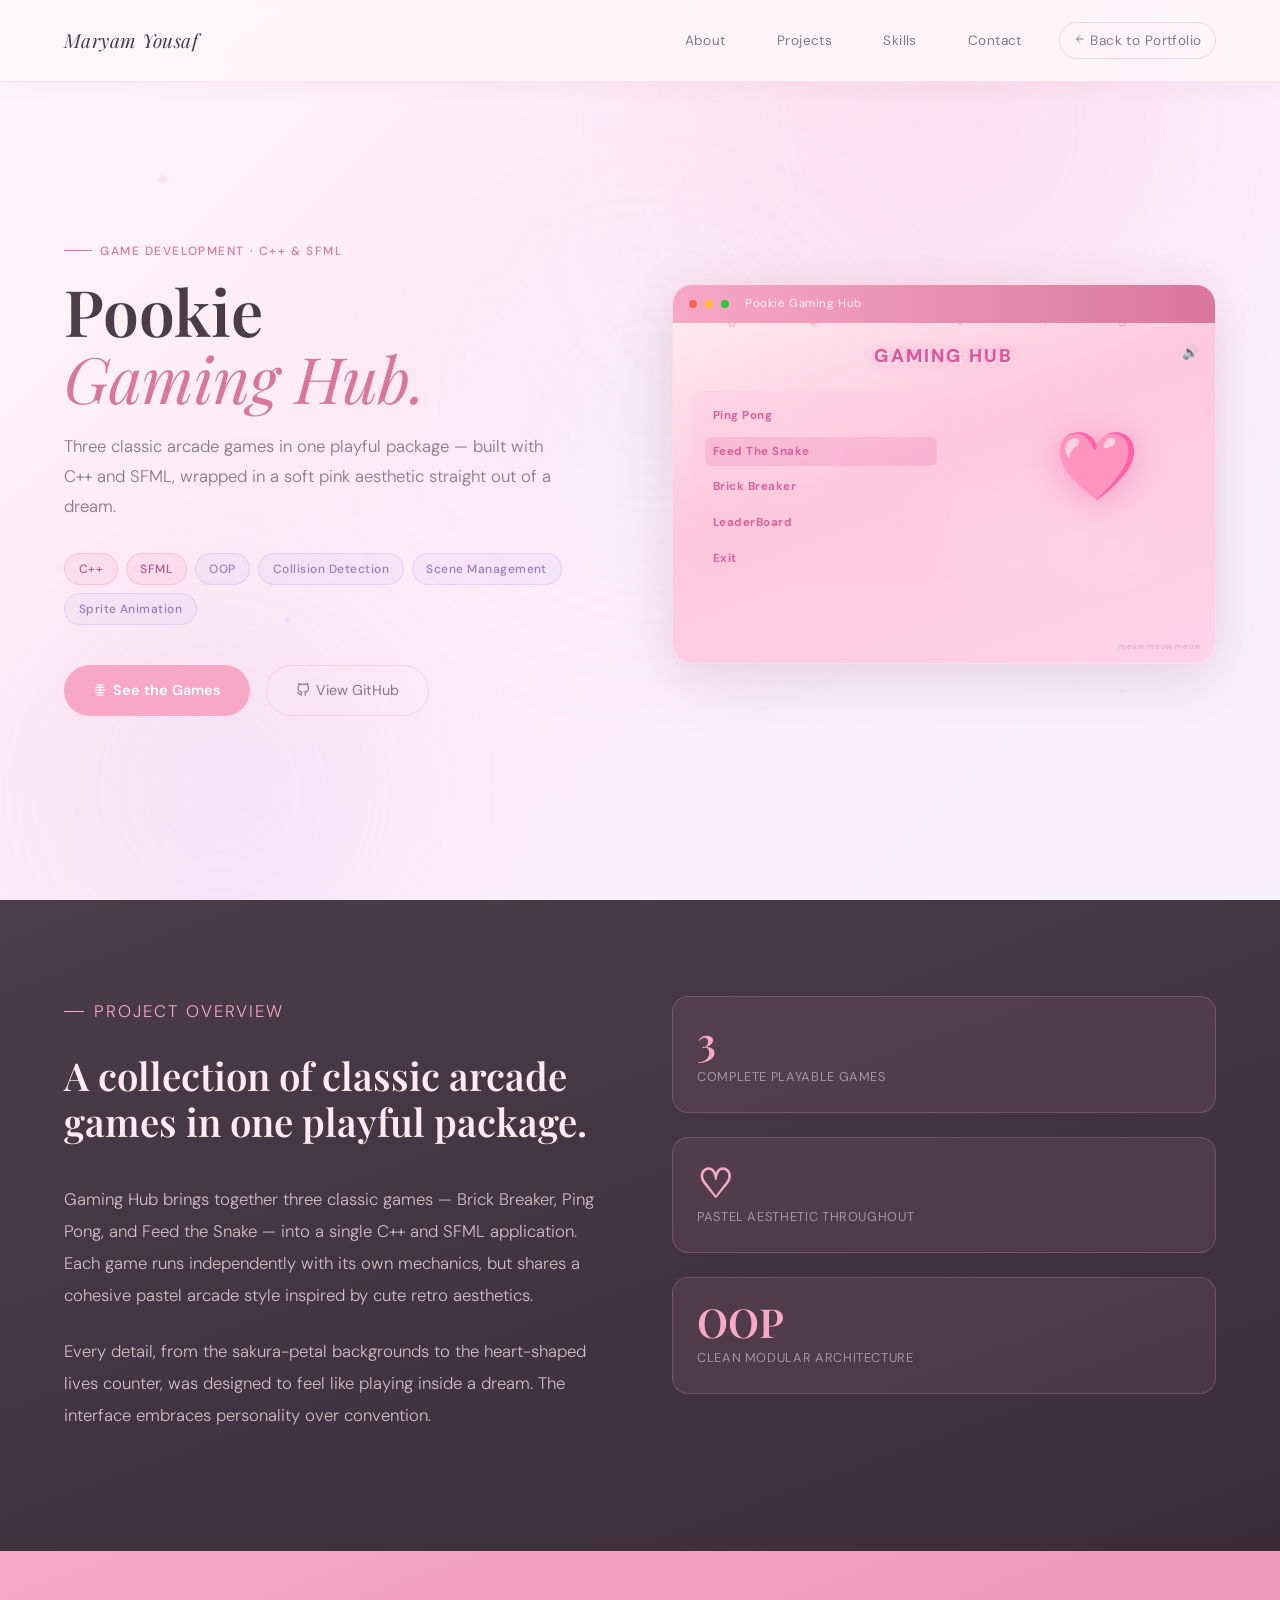
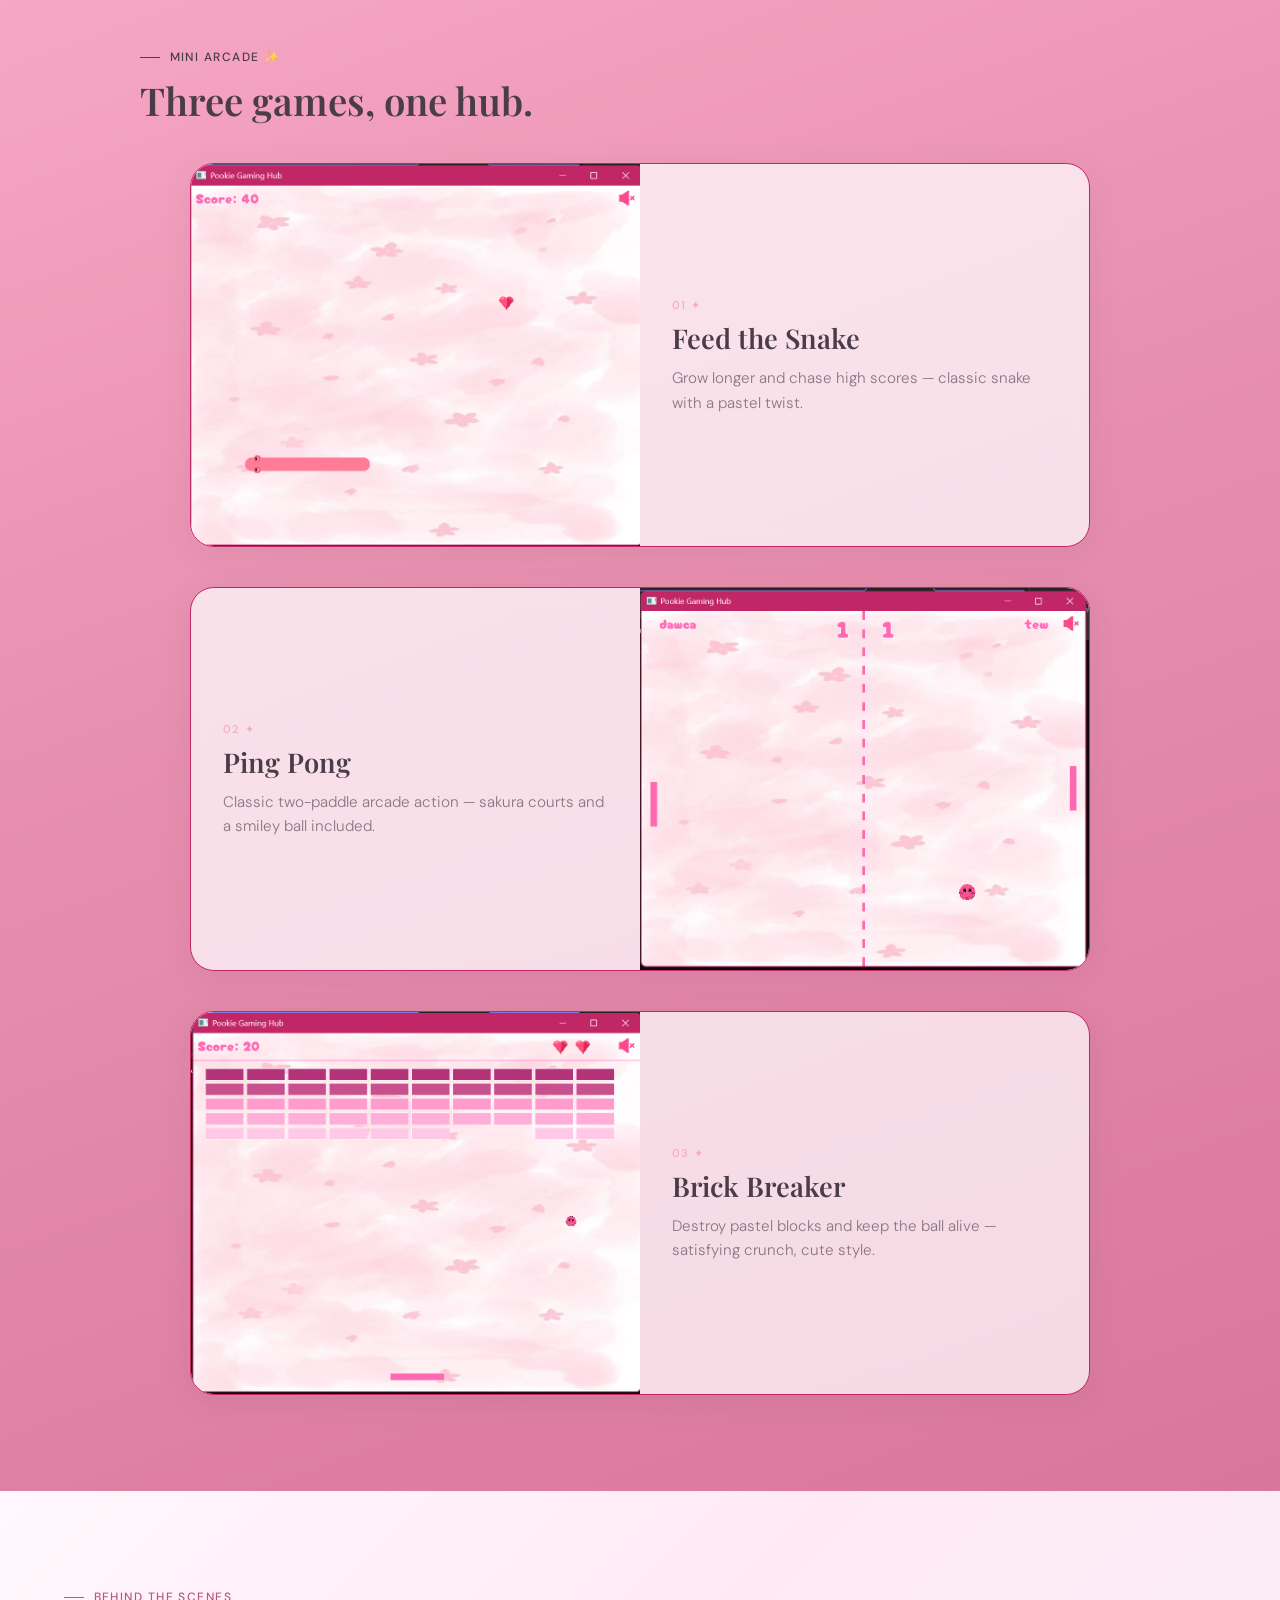
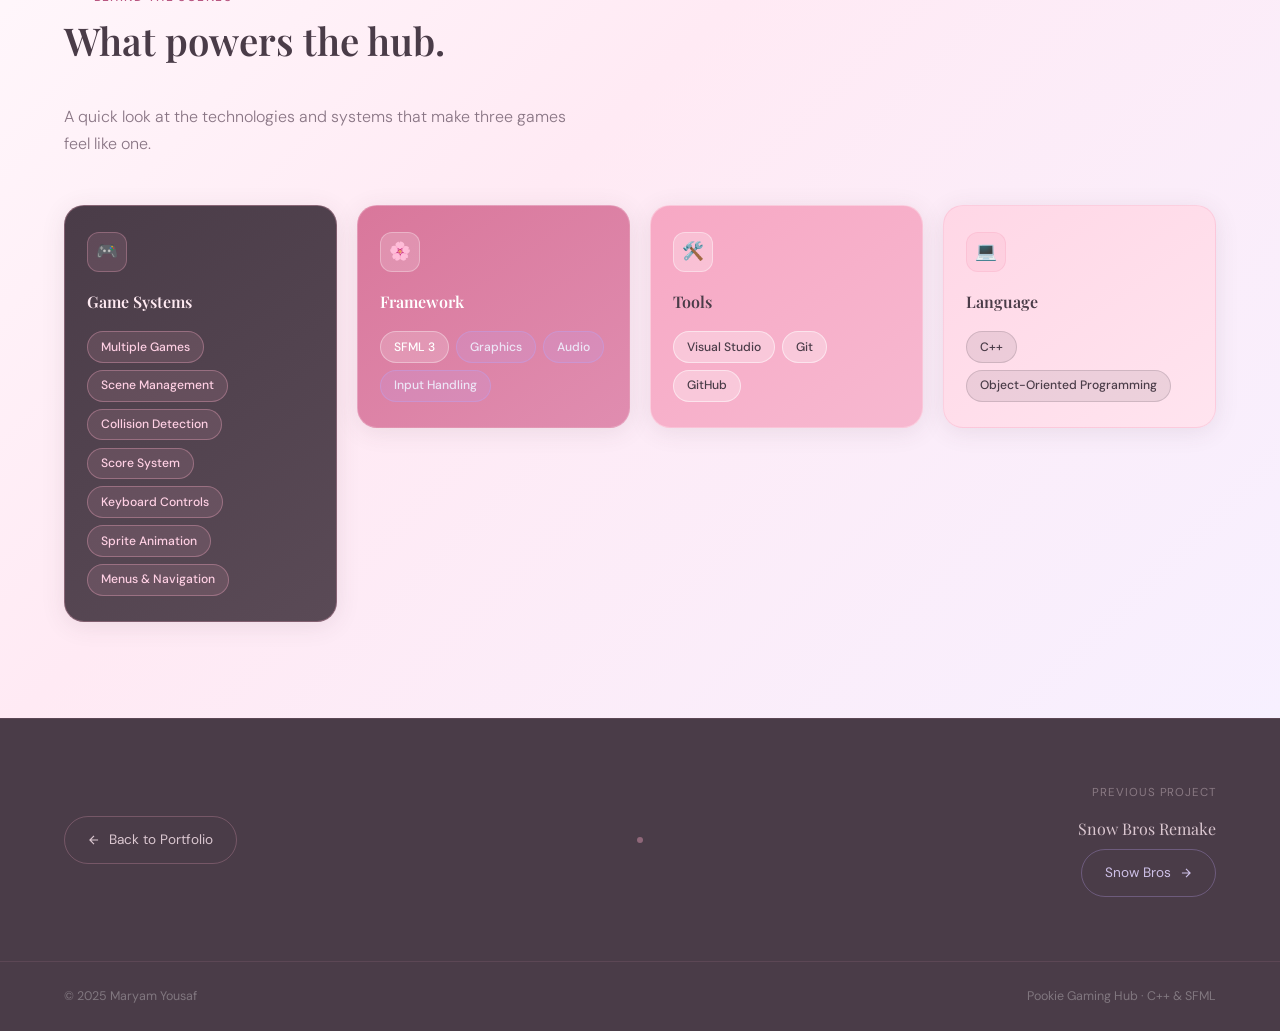
==== commit fec74cd8: "final" ====
--- a/GamingHub.html
+++ b/GamingHub.html
@@ -348,7 +348,6 @@
       letter-spacing: 0.05em;
     }
 
-    /* FIX 2: Updated preview screen — bigger heart, lower, no dots */
     .preview-game-screen {
       background: linear-gradient(160deg, #FFE8F0 0%, #FFC8DC 40%, #FFD4E8 100%);
       height: 340px;
@@ -425,7 +424,6 @@
     .menu-item:hover { background: rgba(217,96,154,0.22); }
     .menu-item.active { background: rgba(217,96,154,0.18); }
 
-    /* FIX 2: Heart is bigger (4.2rem) and positioned lower (top: 110px) */
     .menu-heart {
       position: absolute;
       right: 14%;
@@ -440,7 +438,6 @@
       50%       { transform: translateY(-8px) scale(1.05); }
     }
 
-    /* FIX 2: Watermark kept but dots removed entirely */
     .menu-watermark {
       position: absolute;
       bottom: 10px;
@@ -546,10 +543,10 @@
 
     /* ── MINI ARCADE ── */
     .arcade-section {
-      background: linear-gradient(135deg, #FFF8FC 0%, #FFEAF4 40%, #F7F0FF 100%);
-    }
-    .arcade-section .section-label { color: var(--rose-darker); }
-    .arcade-section .section-label::before { background: var(--rose-darker); }
+      background: linear-gradient(160deg, #F7A8C4 0%, #E890B0 40%, #D9779B 100%);
+    }
+    .arcade-section .section-label { color: var(--text-dark); }
+    .arcade-section .section-label::before { background: var(--text-dark); }
     .arcade-section .section-title { color: var(--text-dark); }
 
     .arcade-cards {
@@ -564,7 +561,7 @@
       background: rgba(255,255,255,0.72);
       backdrop-filter: blur(10px);
       -webkit-backdrop-filter: blur(10px);
-      border: 1px solid rgba(247,168,196,0.3);
+      border: 1.5px solid #C12767;
       border-radius: 24px;
       overflow: hidden;
       box-shadow: 0 6px 32px rgba(74,60,72,0.08);
@@ -583,17 +580,18 @@
     }
     .game-card:nth-child(even) > * { direction: ltr; }
 
-    /* FIX 3: Image-based media block replacing video */
     .game-card-media {
       width: 100%;
-      height: 260px;
+      aspect-ratio: 1003 / 853;
       overflow: hidden;
       position: relative;
+      background: #FFE5EC;
     }
     .game-card-media img {
       width: 100%;
       height: 100%;
       object-fit: cover;
+      object-position: top center;
       display: block;
     }
 
@@ -625,11 +623,12 @@
 
     /* ── BEHIND THE SCENES ── */
     .bts-section {
-      background: linear-gradient(160deg, #F7A8C4 0%, #E890B0 40%, #D9779B 100%);
-    }
-    .bts-section .section-label { color: var(--text-dark); }
-    .bts-section .section-label::before { background: var(--text-dark); }
+      background: linear-gradient(135deg, #FFF8FC 0%, #FFEAF4 40%, #F7F0FF 100%);
+    }
+    .bts-section .section-label { color: var(--rose-darker); }
+    .bts-section .section-label::before { background: var(--rose-darker); }
     .bts-section .section-title { color: var(--text-dark); }
+    .bts-section .bts-desc { color: var(--text-muted); }
 
     .bts-desc {
       font-size: 1rem;
@@ -837,7 +836,7 @@
       .bts-grid { grid-template-columns: repeat(2, 1fr); }
       .game-card { grid-template-columns: 1fr !important; direction: ltr !important; }
       .game-card:nth-child(even) { direction: ltr !important; }
-      .game-card-media { height: 200px; }
+      .game-card-media { aspect-ratio: 1003 / 853; }
       .page-nav-footer { grid-template-columns: 1fr; gap: 1.5rem; text-align: center !important; }
       .page-nav-back, .page-nav-next { text-align: center; }
     }
@@ -933,7 +932,6 @@
         </div>
       </div>
 
-      <!-- animated mockup window -->
       <div class="hero-preview">
         <div class="hero-preview-frame">
           <div class="preview-titlebar">
@@ -944,10 +942,8 @@
           </div>
           <div class="preview-game-screen" id="gamePreview">
             <div class="sakura-bg" id="sakuraBg"></div>
-
             <div class="menu-title">Gaming Hub</div>
             <div class="menu-mute">🔊</div>
-
             <div class="menu-panel" id="menuPanel">
               <div class="menu-item active">Ping Pong</div>
               <div class="menu-item">Feed The Snake</div>
@@ -955,10 +951,7 @@
               <div class="menu-item">LeaderBoard</div>
               <div class="menu-item">Exit</div>
             </div>
-
-            <!-- FIX 2: Bigger heart (4.2rem), lower position (top:110px), no dots at all -->
             <div class="menu-heart">🩷</div>
-
             <div class="menu-watermark">meow meow meow</div>
           </div>
         </div>
@@ -987,7 +980,7 @@
           </div>
           <div class="stat-card">
             <div class="stat-number">♡</div>
-            <div class="stat-label">Pastel pookie aesthetic throughout</div>
+            <div class="stat-label">Pastel aesthetic throughout</div>
           </div>
           <div class="stat-card">
             <div class="stat-number">OOP</div>
@@ -1006,7 +999,7 @@
 
       <div class="arcade-cards reveal" style="transition-delay:0.1s">
 
-        <!-- FIX 3: CARD 1 — Feed the Snake — using image -->
+        <!-- CARD 1: Feed the Snake -->
         <div class="game-card">
           <div class="game-card-media">
             <img src="snake.output.png" alt="Feed the Snake gameplay screenshot" />
@@ -1014,11 +1007,11 @@
           <div class="game-card-info">
             <p class="game-card-number">01 ✦</p>
             <h3 class="game-card-title">Feed the Snake</h3>
-            <p class="game-card-sub">Grow longer and chase high scores — classic snake with a pookie twist.</p>
+            <p class="game-card-sub">Grow longer and chase high scores — classic snake with a pastel twist.</p>
           </div>
         </div>
 
-        <!-- FIX 3: CARD 2 — Ping Pong — using image -->
+        <!-- CARD 2: Ping Pong -->
         <div class="game-card">
           <div class="game-card-media">
             <img src="pong.output.png" alt="Ping Pong gameplay screenshot" />
@@ -1030,7 +1023,7 @@
           </div>
         </div>
 
-        <!-- FIX 3: CARD 3 — Brick Breaker — using image -->
+        <!-- CARD 3: Brick Breaker -->
         <div class="game-card">
           <div class="game-card-media">
             <img src="brickbreak.output.png" alt="Brick Breaker gameplay screenshot" />
@@ -1130,7 +1123,6 @@
   </footer>
 
   <script>
-    /* sakura cloud blobs + drifting petals in mockup */
     const sakuraBg = document.getElementById('sakuraBg');
     const spots = [
       { w: 130, h: 90,  t: 25, l: 8,  op: 0.28 },
@@ -1154,7 +1146,6 @@
       sakuraBg.appendChild(p);
     });
 
-    /* menu hover cycling */
     const menuItems = document.querySelectorAll('.menu-item');
     let activeIdx = 0;
     setInterval(() => {
@@ -1163,7 +1154,6 @@
       menuItems[activeIdx].classList.add('active');
     }, 1400);
 
-    /* cursor trail */
     const starChars  = ['✦','✧','⋆','✿','♡','˖'];
     const starColors = ['#F7A8C4','#D9779B','#DCCEF8','#BCA4F6','#FFD7E6'];
     document.addEventListener('mousemove', (e) => {
@@ -1179,7 +1169,6 @@
       setTimeout(() => star.remove(), 850);
     });
 
-    /* scroll: progress bar + nav hide */
     const progressBar = document.getElementById('progress-bar');
     const navbar = document.getElementById('navbar');
     let lastY = 0, ticking = false;
@@ -1198,7 +1187,6 @@
       }
     }, { passive: true });
 
-    /* mobile toggle */
     const navToggle = document.getElementById('navToggle');
     const navLinks  = document.getElementById('navLinks');
     navToggle.addEventListener('click', () => {
@@ -1212,7 +1200,6 @@
       });
     });
 
-    /* scroll reveal */
     const revealObs = new IntersectionObserver((entries) => {
       entries.forEach(entry => {
         if (entry.isIntersecting) {
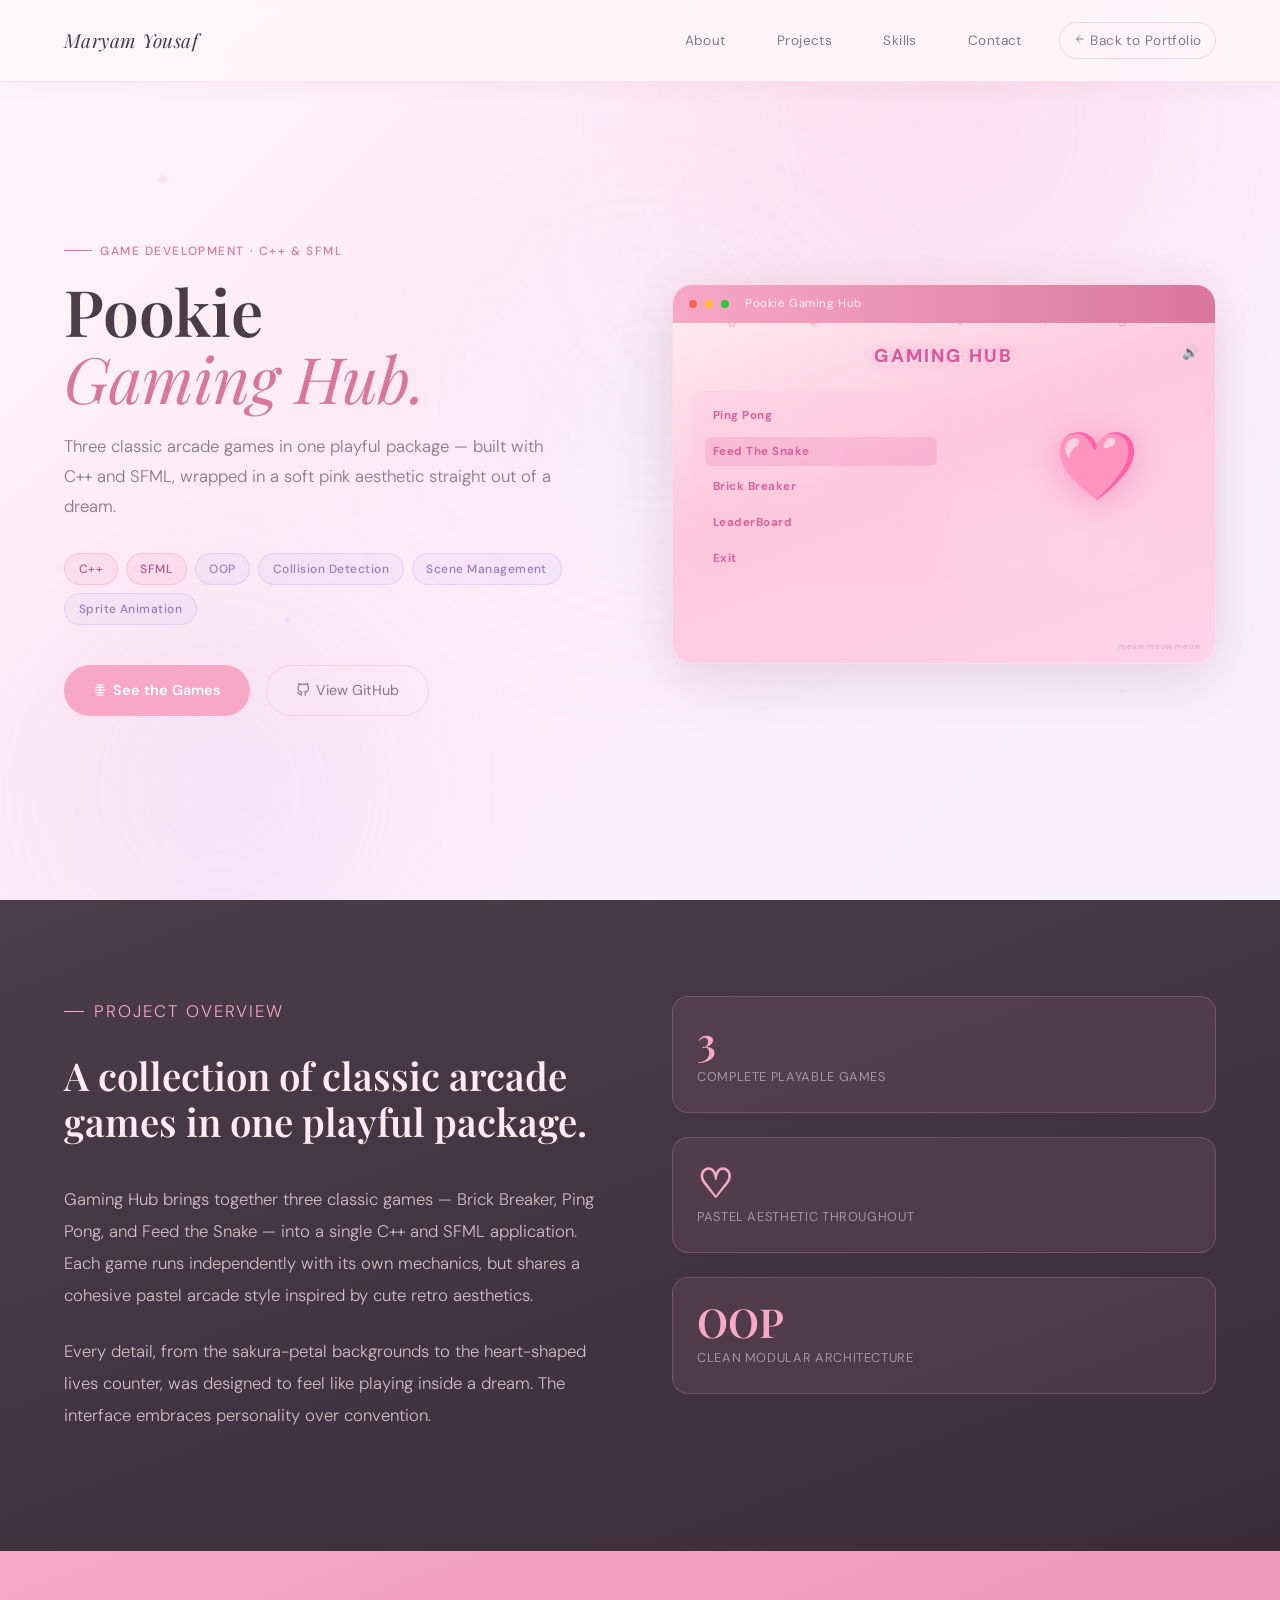
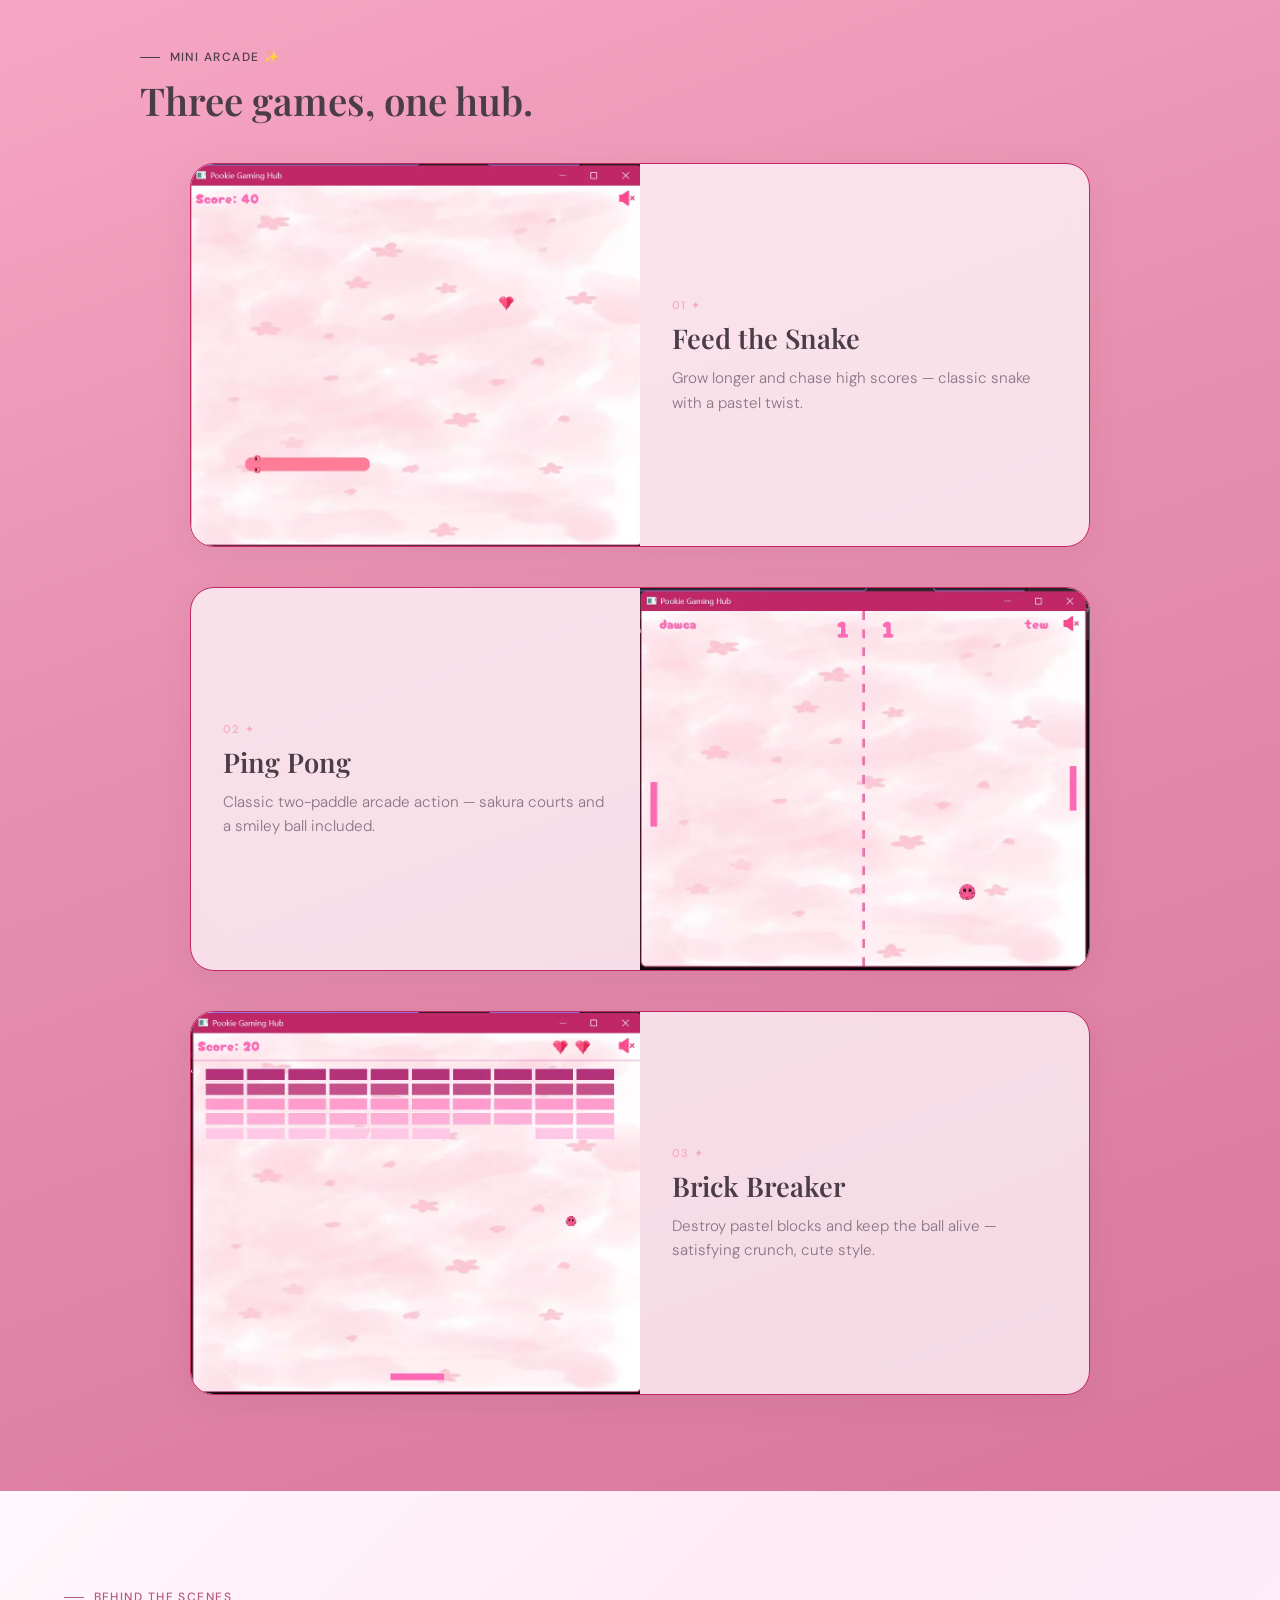
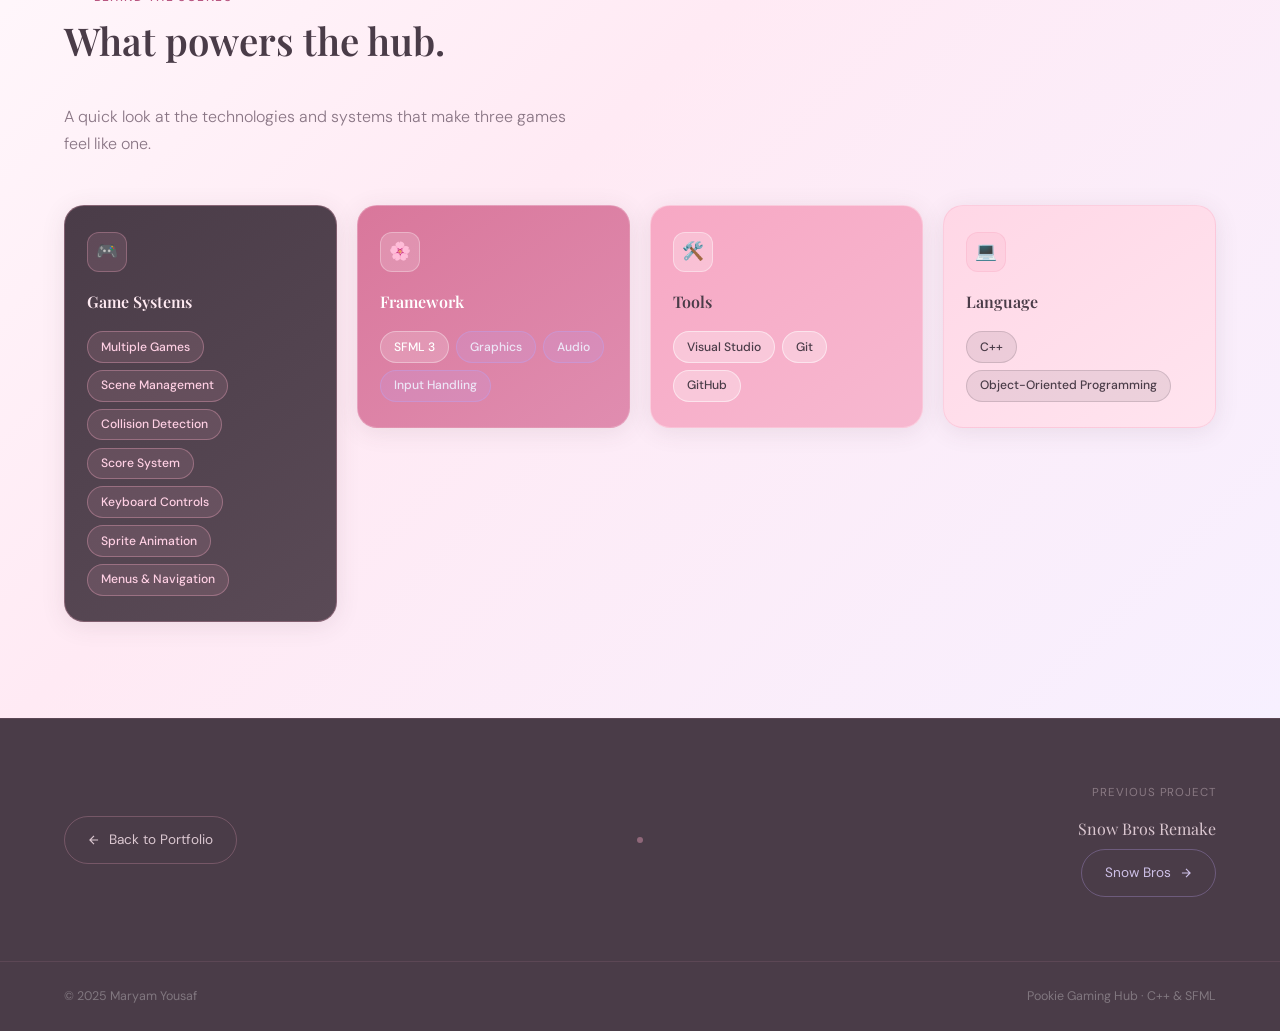
==== commit b25882b6: "hehe" ====
--- a/GamingHub.html
+++ b/GamingHub.html
@@ -1002,7 +1002,7 @@
         <!-- CARD 1: Feed the Snake -->
         <div class="game-card">
           <div class="game-card-media">
-            <img src="snake.output.png" alt="Feed the Snake gameplay screenshot" />
+            <img src="snake.output.webp" alt="Feed the Snake gameplay screenshot" />
           </div>
           <div class="game-card-info">
             <p class="game-card-number">01 ✦</p>
@@ -1014,7 +1014,7 @@
         <!-- CARD 2: Ping Pong -->
         <div class="game-card">
           <div class="game-card-media">
-            <img src="pong.output.png" alt="Ping Pong gameplay screenshot" />
+            <img src="pong.output.webp" alt="Ping Pong gameplay screenshot" />
           </div>
           <div class="game-card-info">
             <p class="game-card-number">02 ✦</p>
@@ -1026,7 +1026,7 @@
         <!-- CARD 3: Brick Breaker -->
         <div class="game-card">
           <div class="game-card-media">
-            <img src="brickbreak.output.png" alt="Brick Breaker gameplay screenshot" />
+            <img src="brickbreak.output.webp" alt="Brick Breaker gameplay screenshot" />
           </div>
           <div class="game-card-info">
             <p class="game-card-number">03 ✦</p>
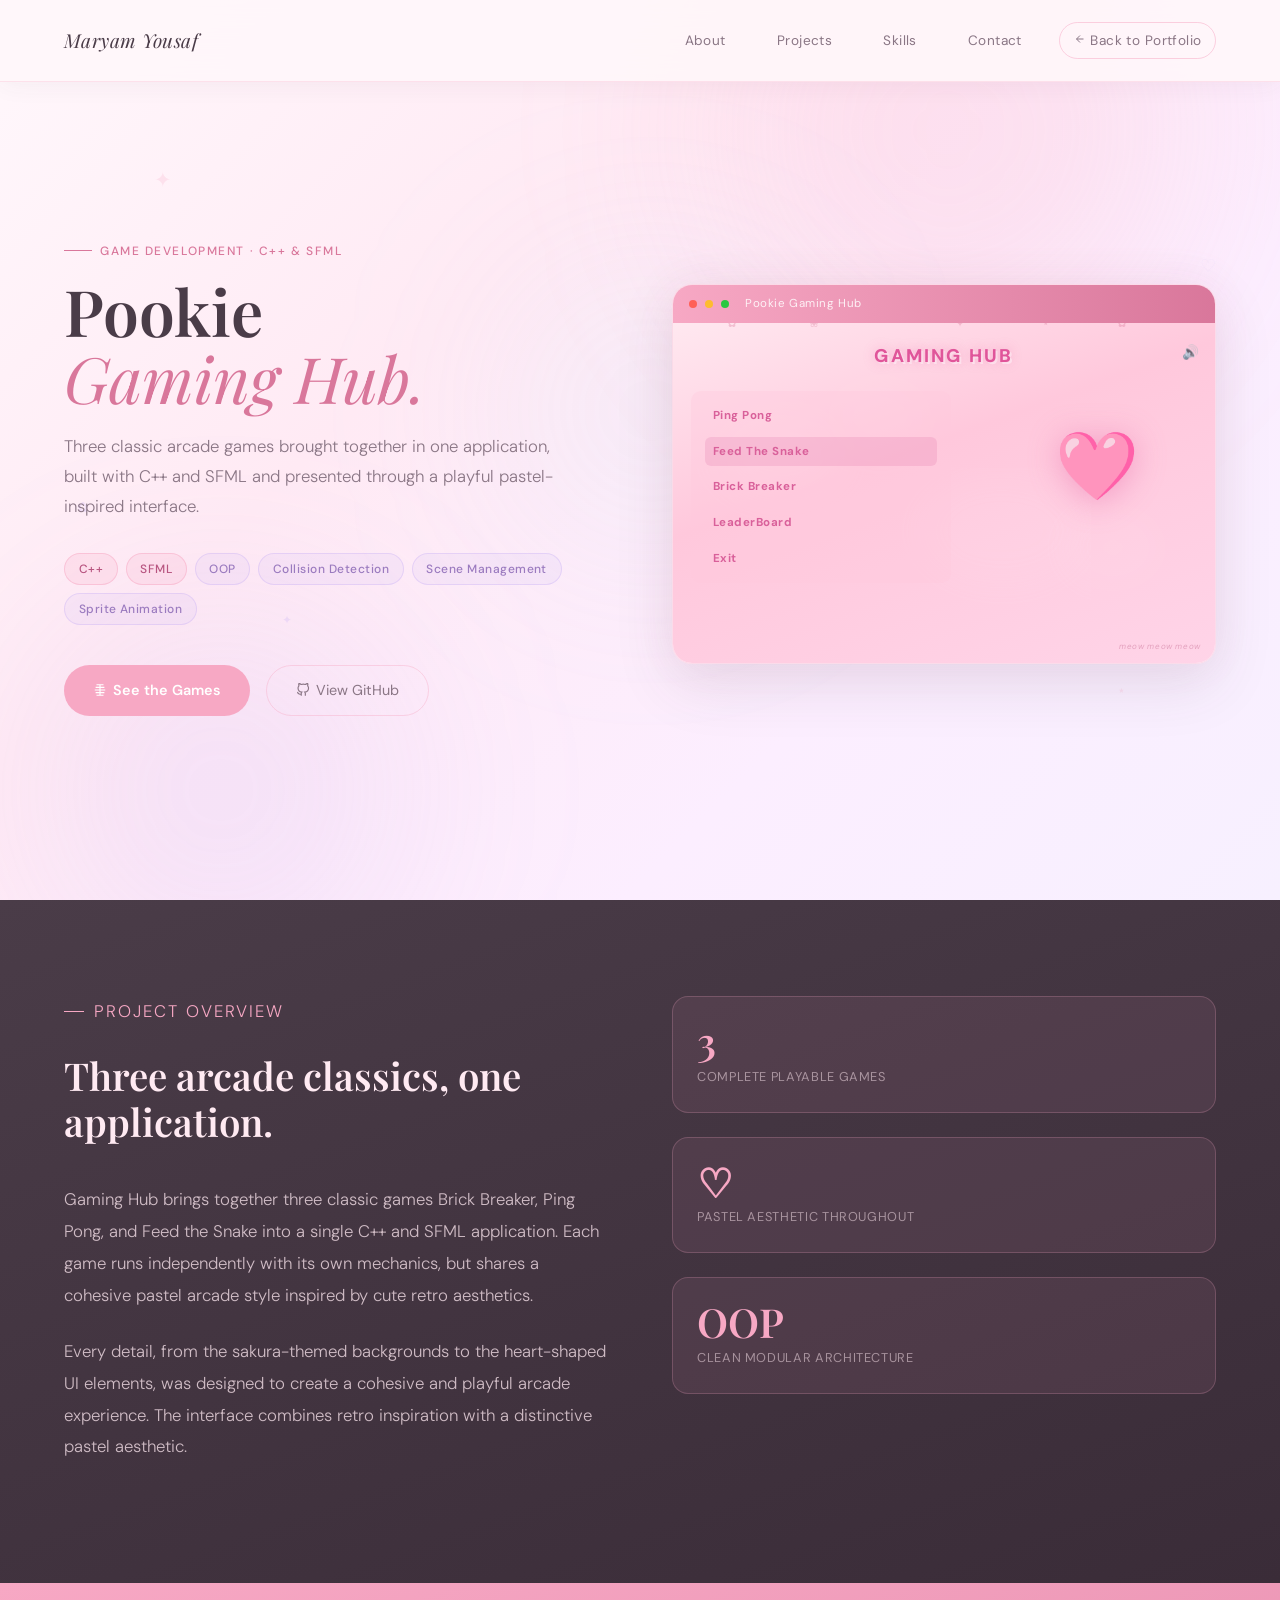
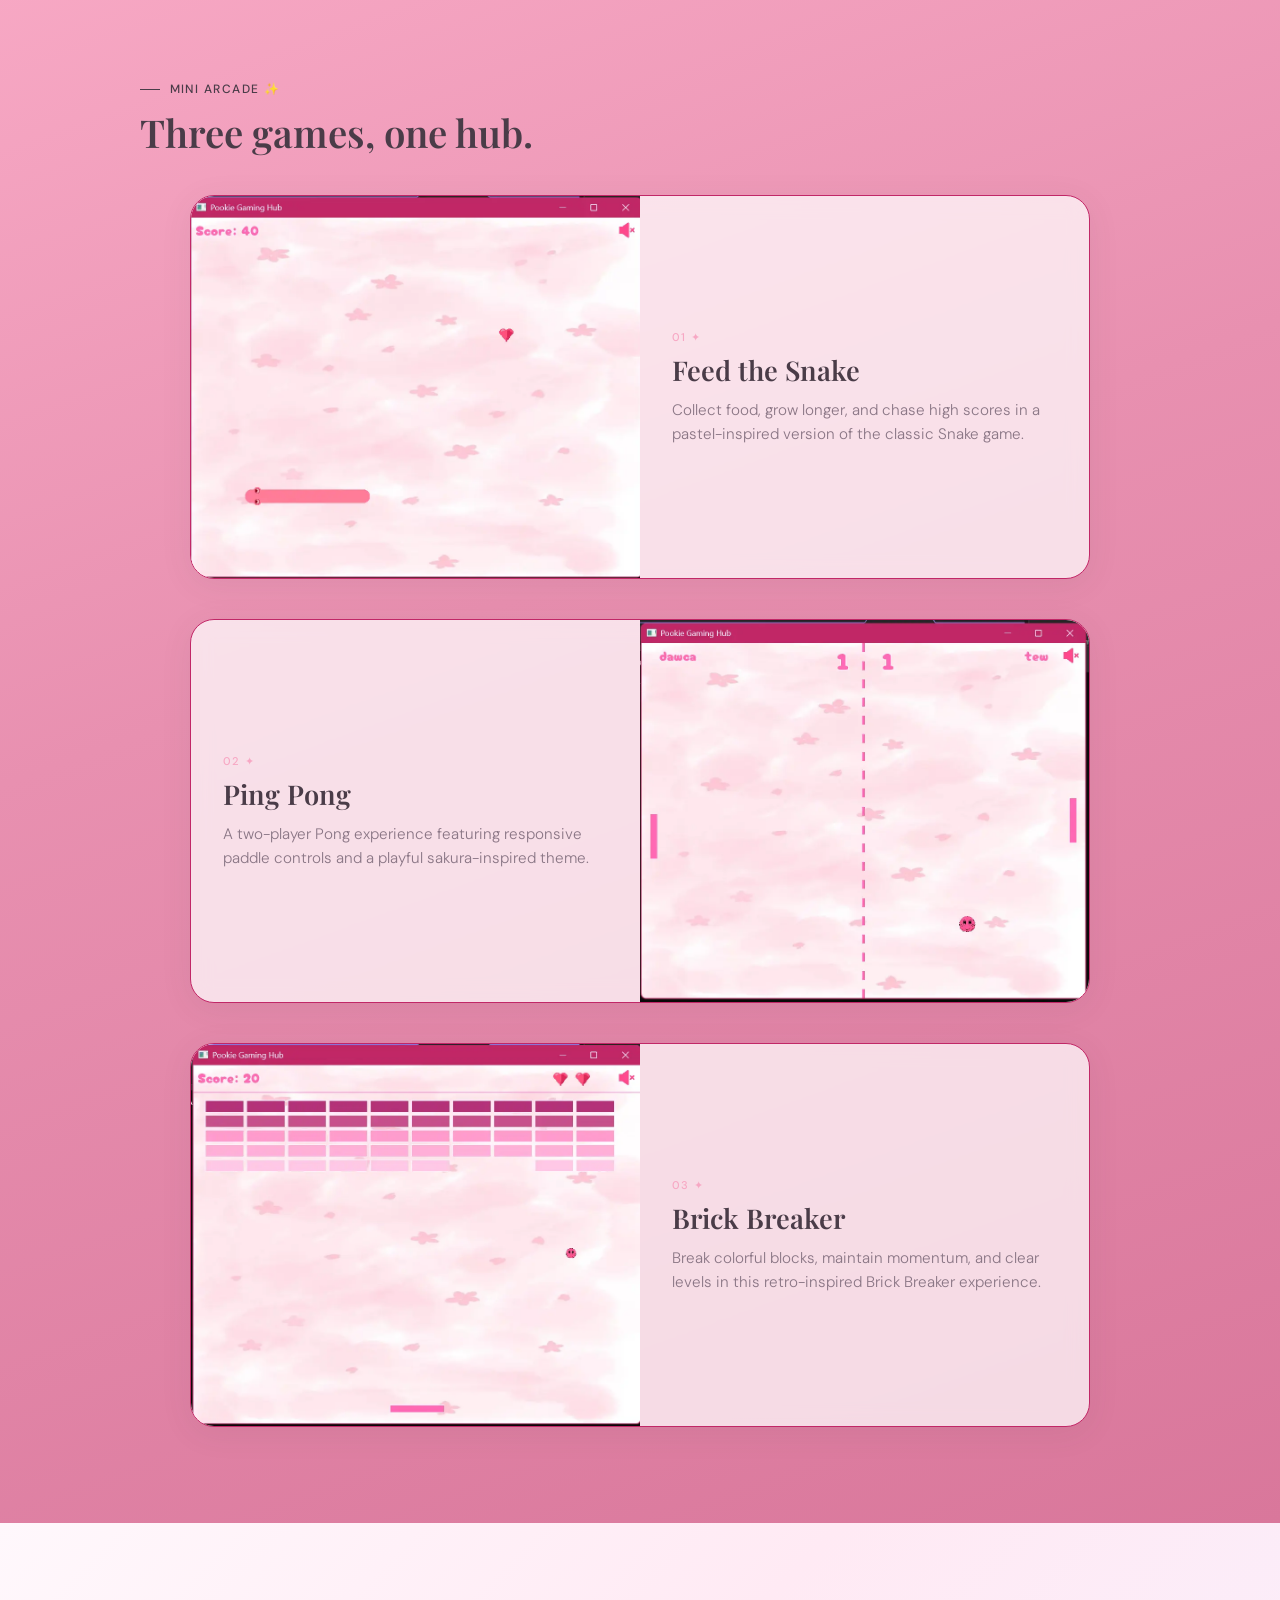
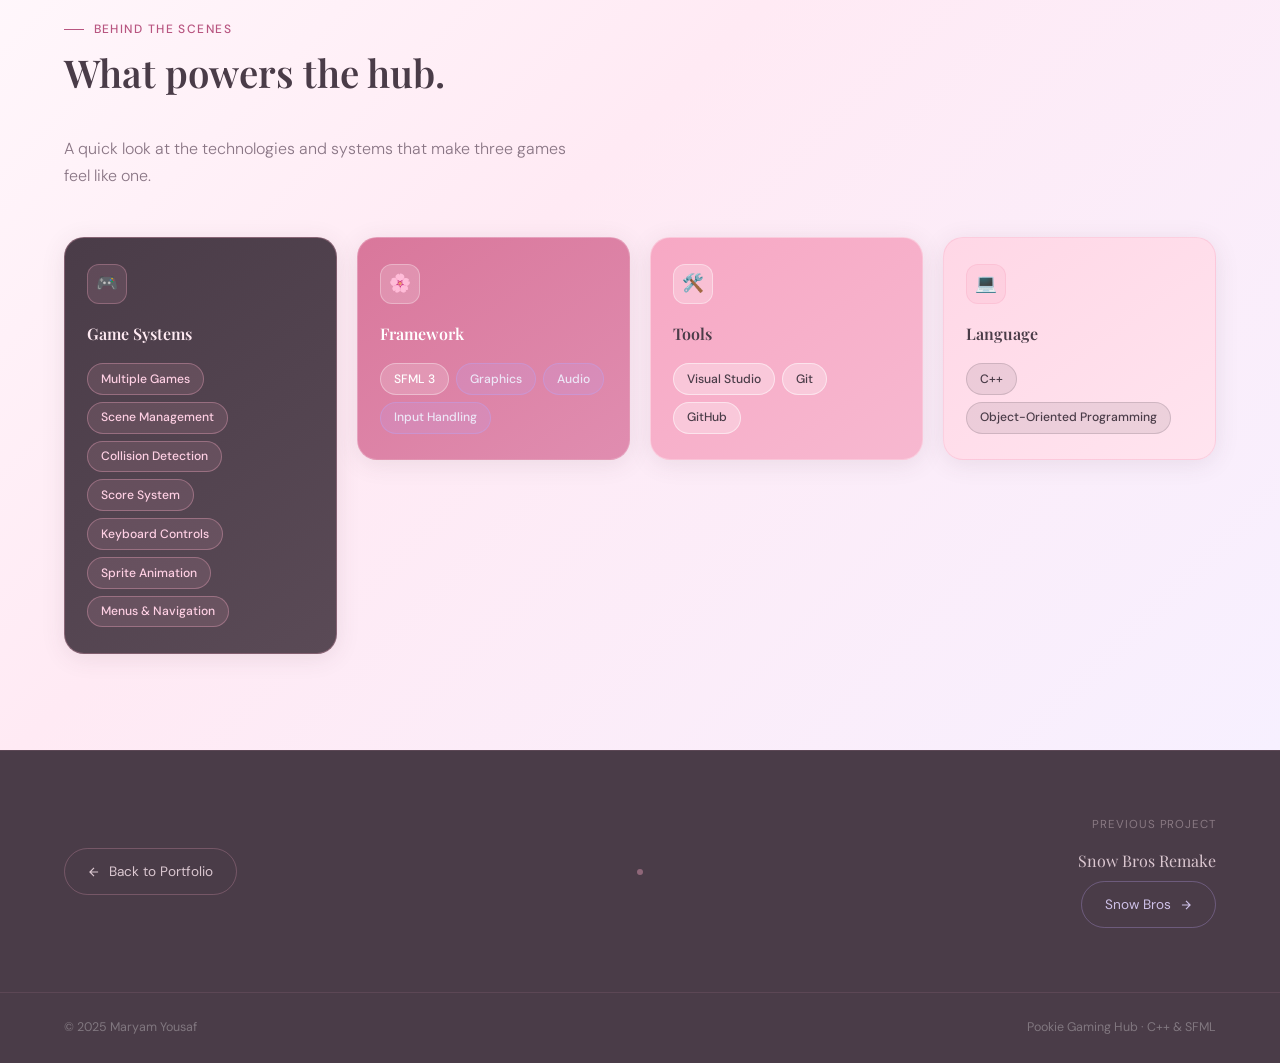
==== commit 1ecc436d: "finalllllllllllllllll" ====
--- a/GamingHub.html
+++ b/GamingHub.html
@@ -910,7 +910,7 @@
         </div>
         <h1 class="project-title">Pookie<br /><em>Gaming Hub.</em></h1>
         <p class="hero-summary">
-          Three classic arcade games in one playful package — built with C++ and SFML, wrapped in a soft pink aesthetic straight out of a dream.
+          Three classic arcade games brought together in one application, built with C++ and SFML and presented through a playful pastel-inspired interface. 
         </p>
         <div class="hero-stack">
           <span class="stack-badge stack-badge--accent">C++</span>
@@ -965,12 +965,12 @@
       <div class="overview-grid">
         <div class="overview-text reveal">
           <p class="section-label">Project Overview</p>
-          <h2 class="section-title">A collection of classic arcade games in one playful package.</h2>
+          <h2 class="section-title">Three arcade classics, one application.</h2>
           <p>
-            Gaming Hub brings together three classic games — Brick Breaker, Ping Pong, and Feed the Snake — into a single C++ and SFML application. Each game runs independently with its own mechanics, but shares a cohesive pastel arcade style inspired by cute retro aesthetics.
+            Gaming Hub brings together three classic games Brick Breaker, Ping Pong, and Feed the Snake into a single C++ and SFML application. Each game runs independently with its own mechanics, but shares a cohesive pastel arcade style inspired by cute retro aesthetics.
           </p>
           <p>
-            Every detail, from the sakura-petal backgrounds to the heart-shaped lives counter, was designed to feel like playing inside a dream. The interface embraces personality over convention.
+          Every detail, from the sakura-themed backgrounds to the heart-shaped UI elements, was designed to create a cohesive and playful arcade experience. The interface combines retro inspiration with a distinctive pastel aesthetic.
           </p>
         </div>
         <div class="overview-stats reveal" style="transition-delay:0.1s">
@@ -1007,7 +1007,7 @@
           <div class="game-card-info">
             <p class="game-card-number">01 ✦</p>
             <h3 class="game-card-title">Feed the Snake</h3>
-            <p class="game-card-sub">Grow longer and chase high scores — classic snake with a pastel twist.</p>
+            <p class="game-card-sub"> Collect food, grow longer, and chase high scores in a pastel-inspired version of the classic Snake game.</p>
           </div>
         </div>
 
@@ -1019,7 +1019,7 @@
           <div class="game-card-info">
             <p class="game-card-number">02 ✦</p>
             <h3 class="game-card-title">Ping Pong</h3>
-            <p class="game-card-sub">Classic two-paddle arcade action — sakura courts and a smiley ball included.</p>
+            <p class="game-card-sub">A two-player Pong experience featuring responsive paddle controls and a playful sakura-inspired theme.</p>
           </div>
         </div>
 
@@ -1031,7 +1031,7 @@
           <div class="game-card-info">
             <p class="game-card-number">03 ✦</p>
             <h3 class="game-card-title">Brick Breaker</h3>
-            <p class="game-card-sub">Destroy pastel blocks and keep the ball alive — satisfying crunch, cute style.</p>
+            <p class="game-card-sub">Break colorful blocks, maintain momentum, and clear levels in this retro-inspired Brick Breaker experience.</p>
           </div>
         </div>
 
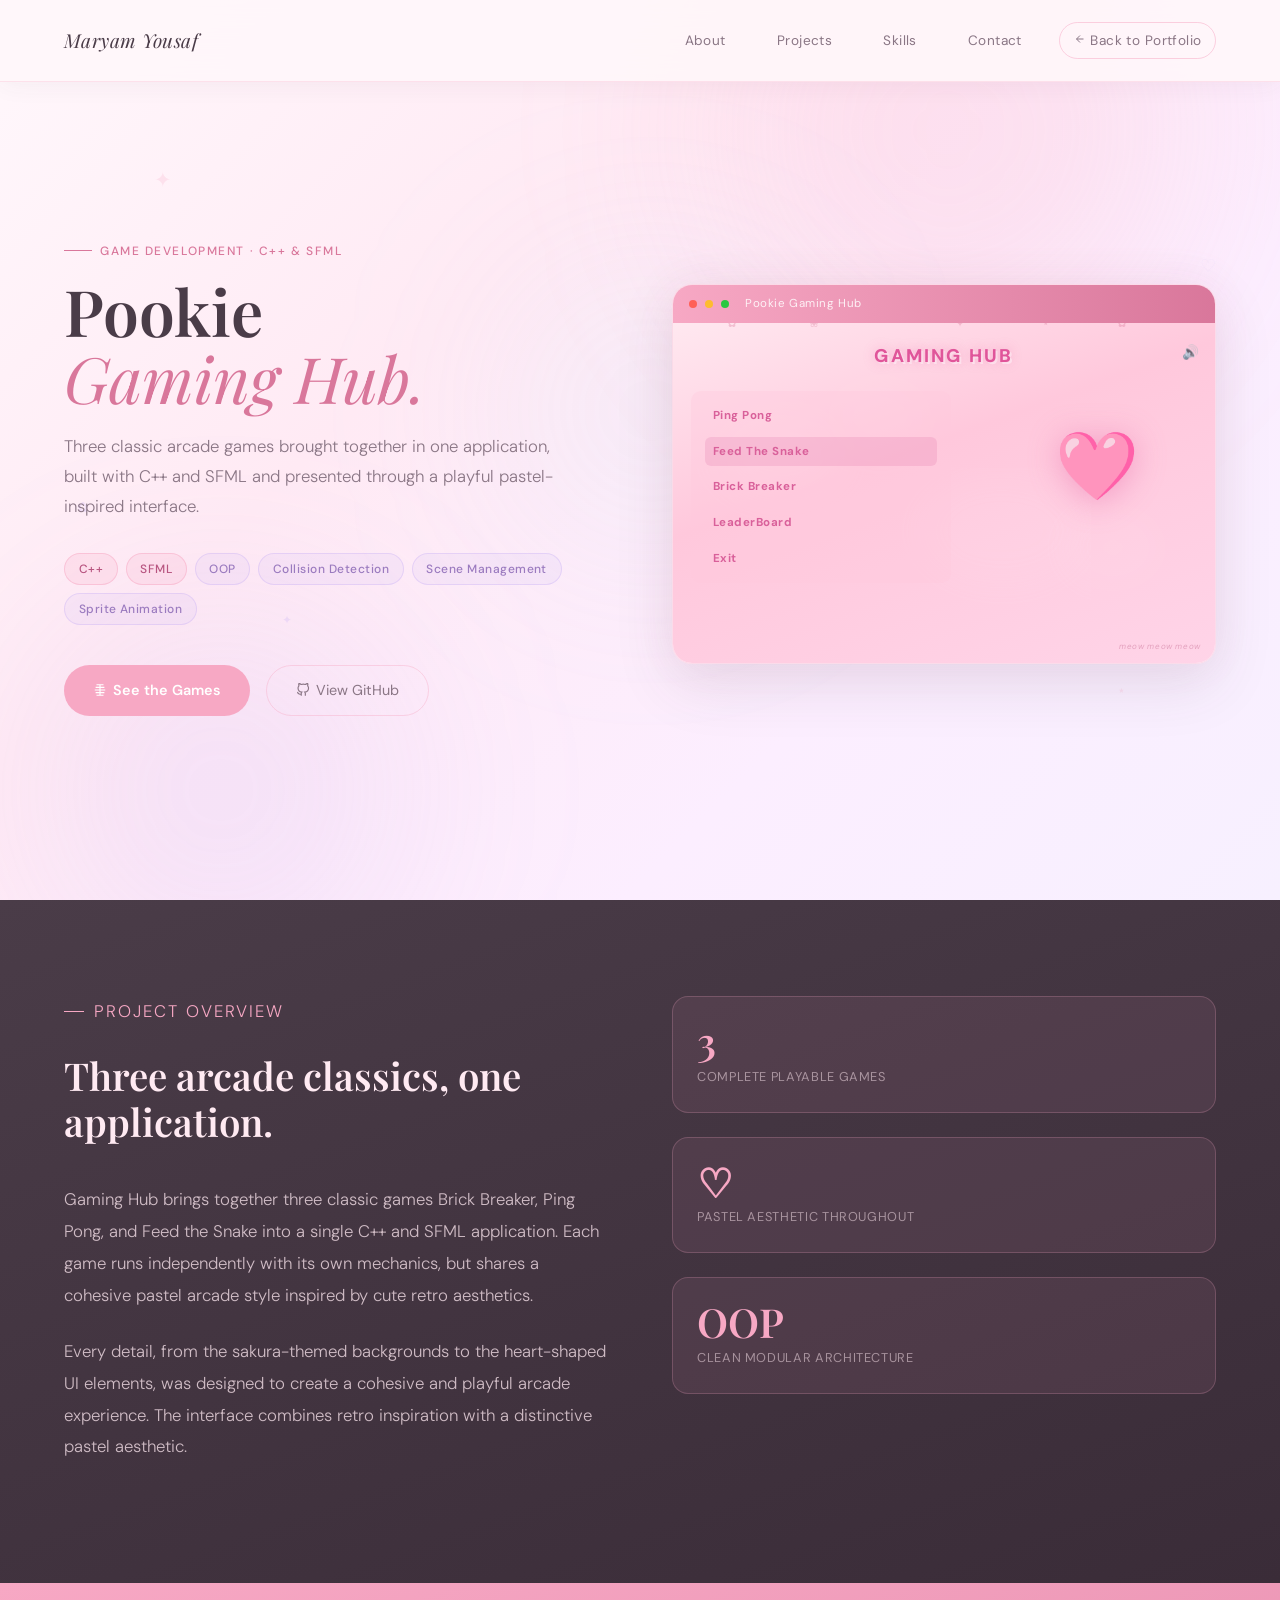
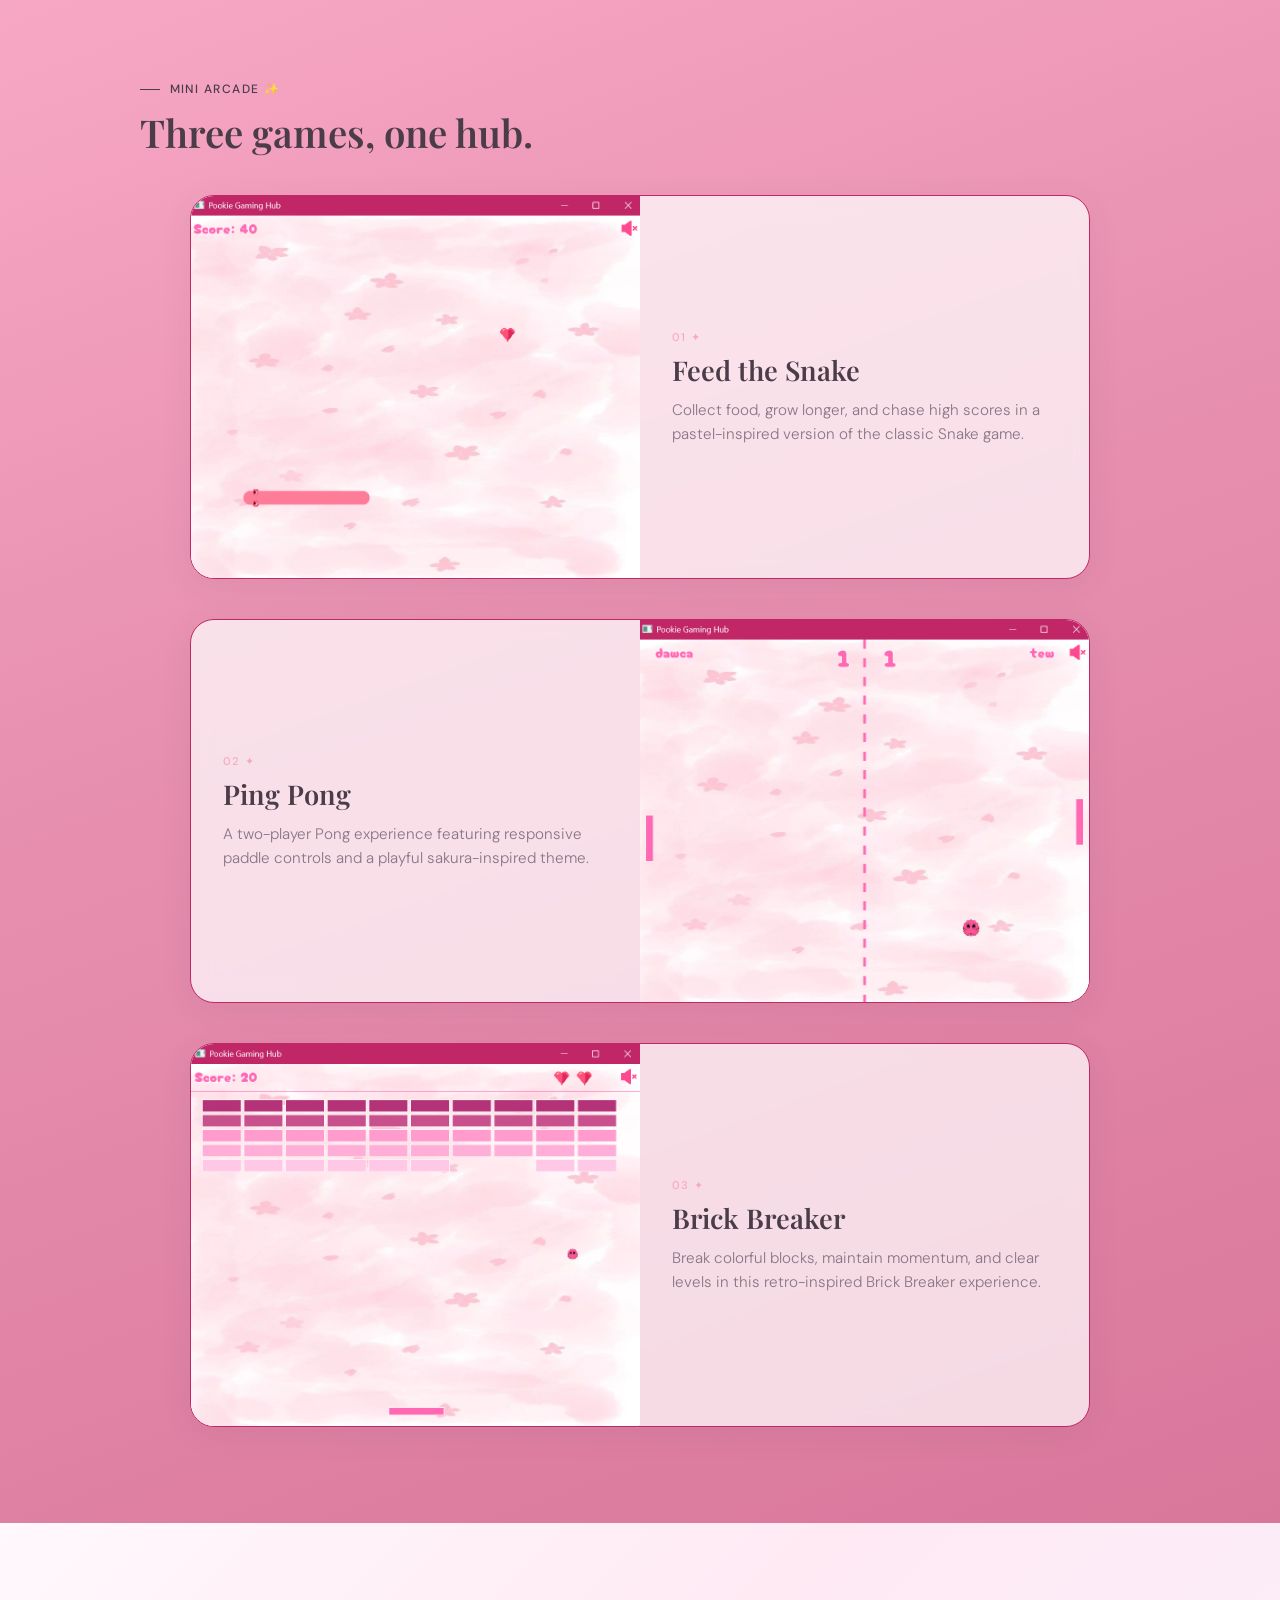
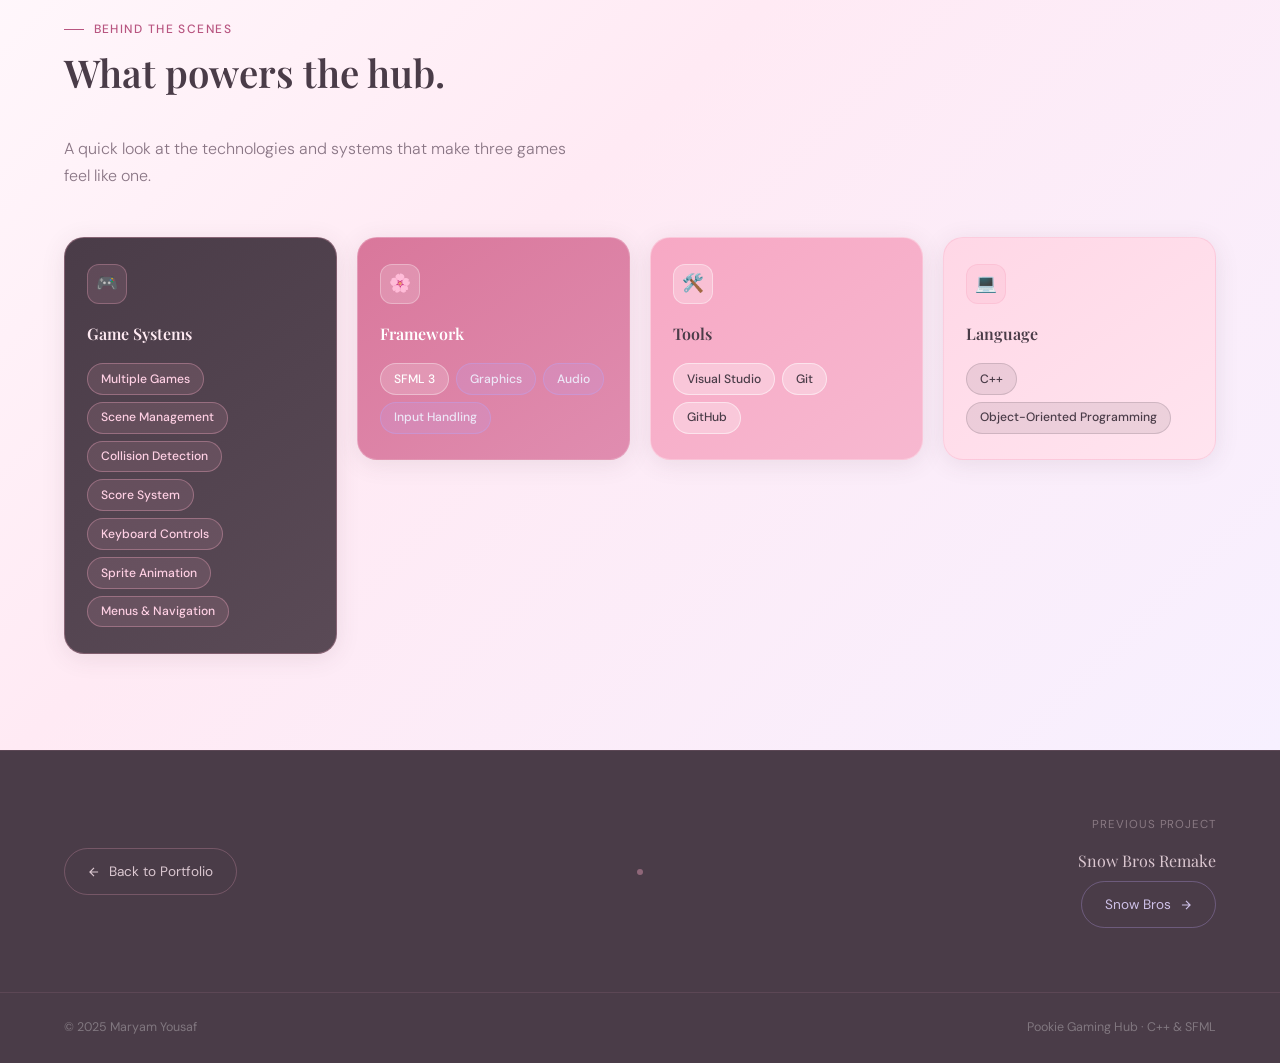
==== commit 5494feb4: "hye" ====
--- a/GamingHub.html
+++ b/GamingHub.html
@@ -1002,7 +1002,7 @@
         <!-- CARD 1: Feed the Snake -->
         <div class="game-card">
           <div class="game-card-media">
-            <img src="snake.output.webp" alt="Feed the Snake gameplay screenshot" />
+            <img src="snake.output.png" alt="Feed the Snake gameplay screenshot" />
           </div>
           <div class="game-card-info">
             <p class="game-card-number">01 ✦</p>
@@ -1014,7 +1014,7 @@
         <!-- CARD 2: Ping Pong -->
         <div class="game-card">
           <div class="game-card-media">
-            <img src="pong.output.webp" alt="Ping Pong gameplay screenshot" />
+            <img src="pong.output.png" alt="Ping Pong gameplay screenshot" />
           </div>
           <div class="game-card-info">
             <p class="game-card-number">02 ✦</p>
@@ -1026,7 +1026,7 @@
         <!-- CARD 3: Brick Breaker -->
         <div class="game-card">
           <div class="game-card-media">
-            <img src="brickbreak.output.webp" alt="Brick Breaker gameplay screenshot" />
+            <img src="brickbreak.output.png" alt="Brick Breaker gameplay screenshot" />
           </div>
           <div class="game-card-info">
             <p class="game-card-number">03 ✦</p>
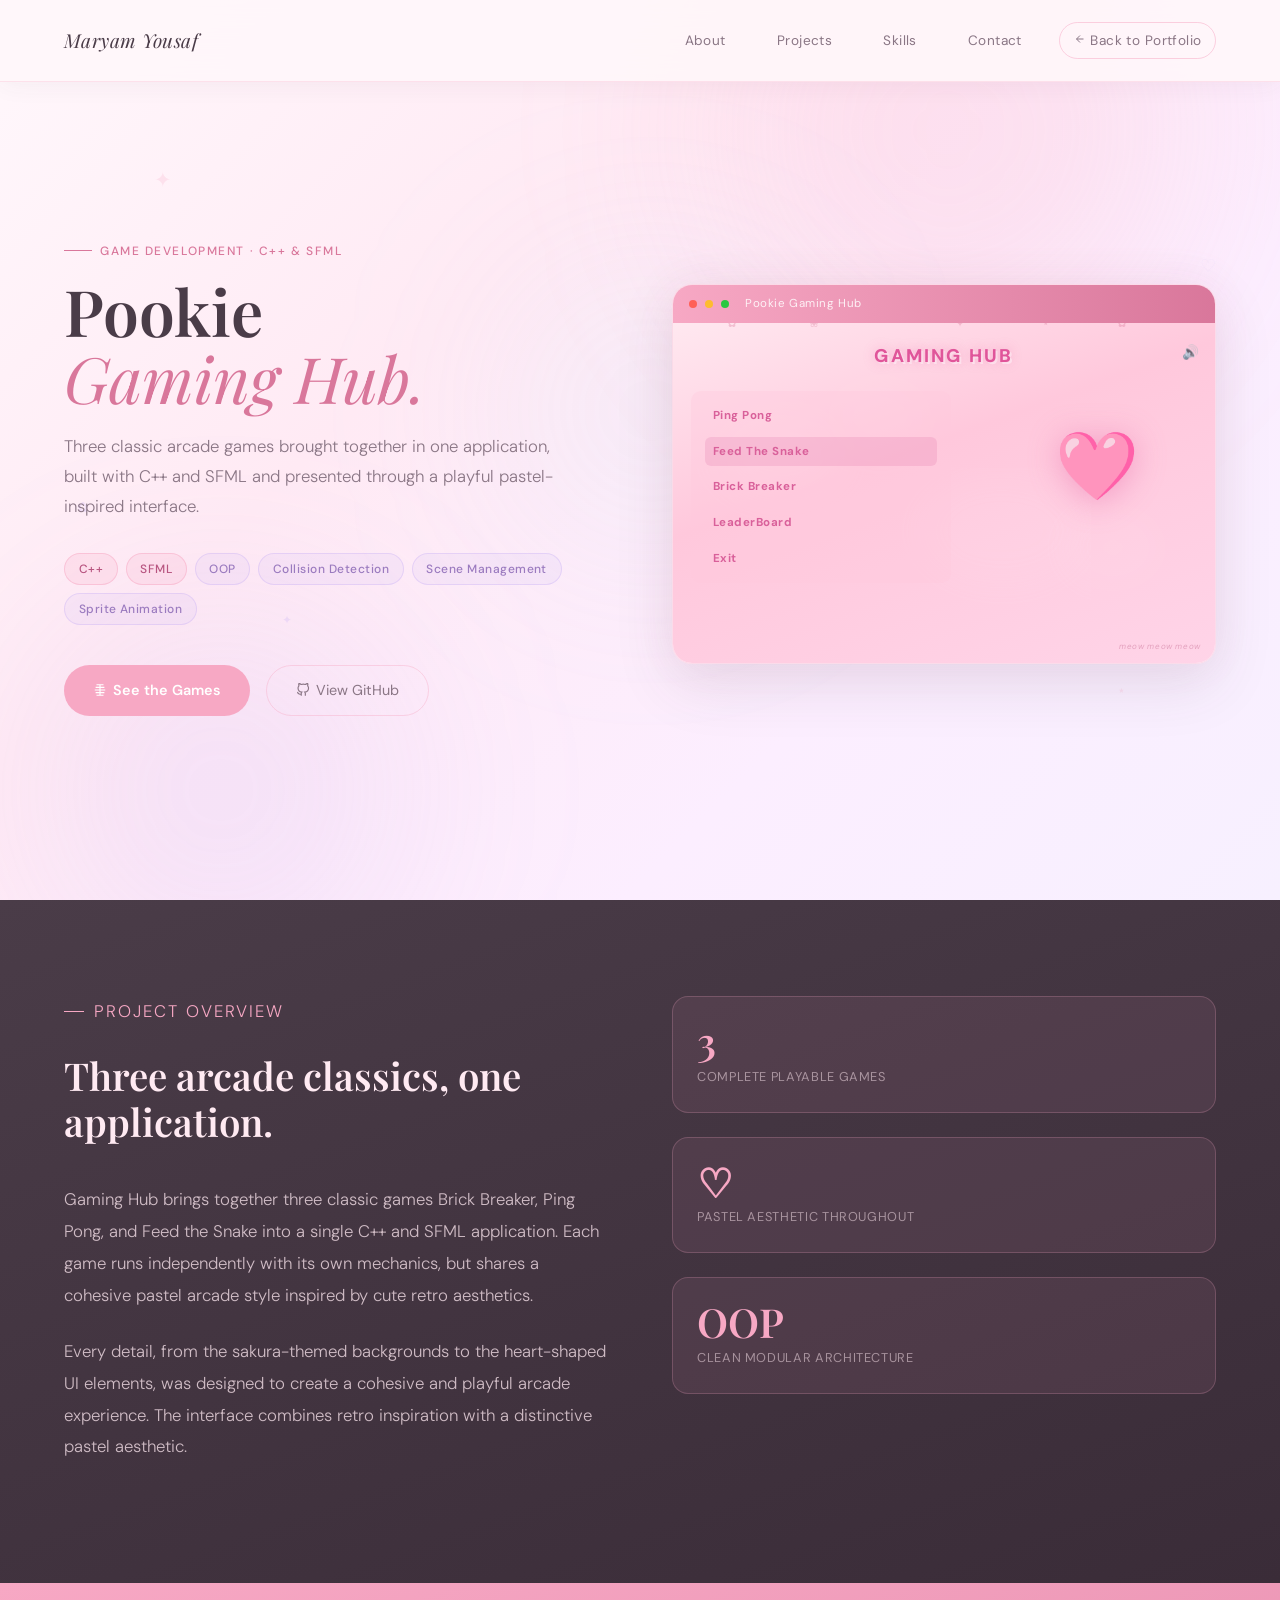
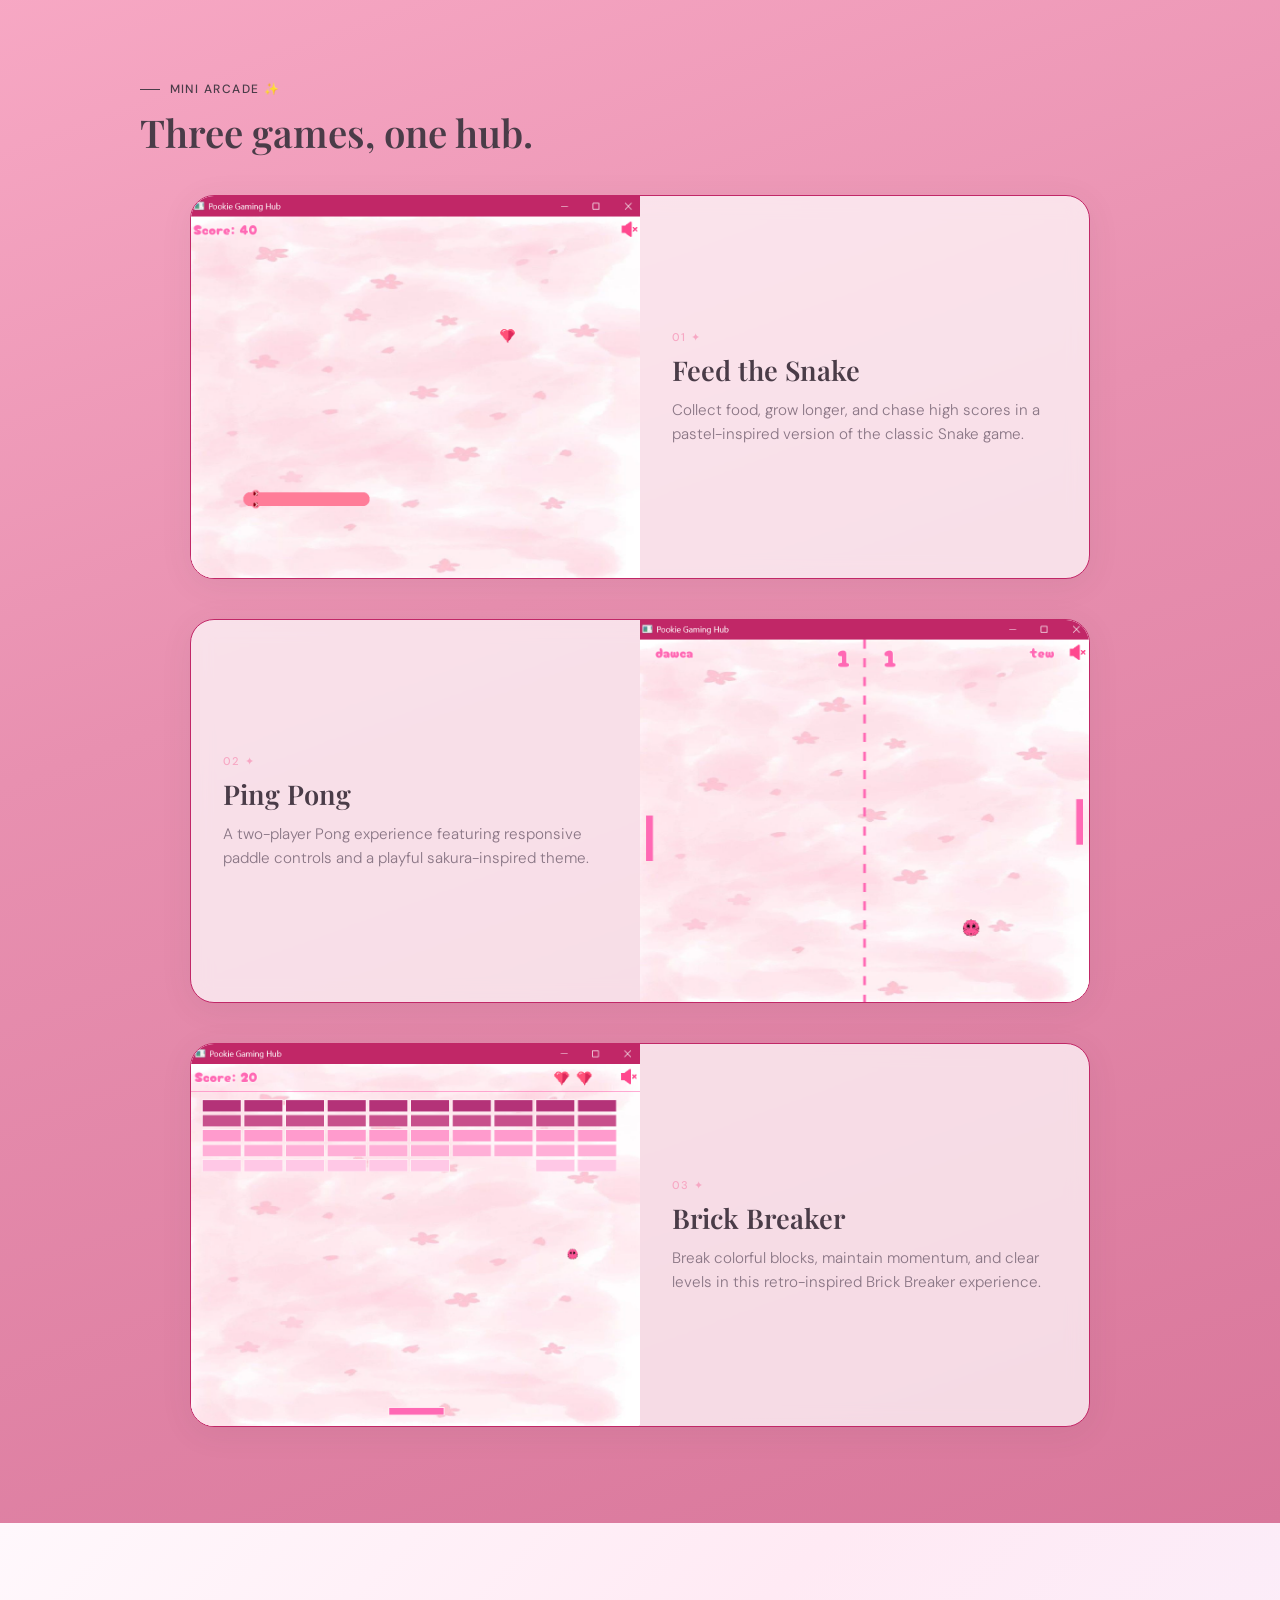
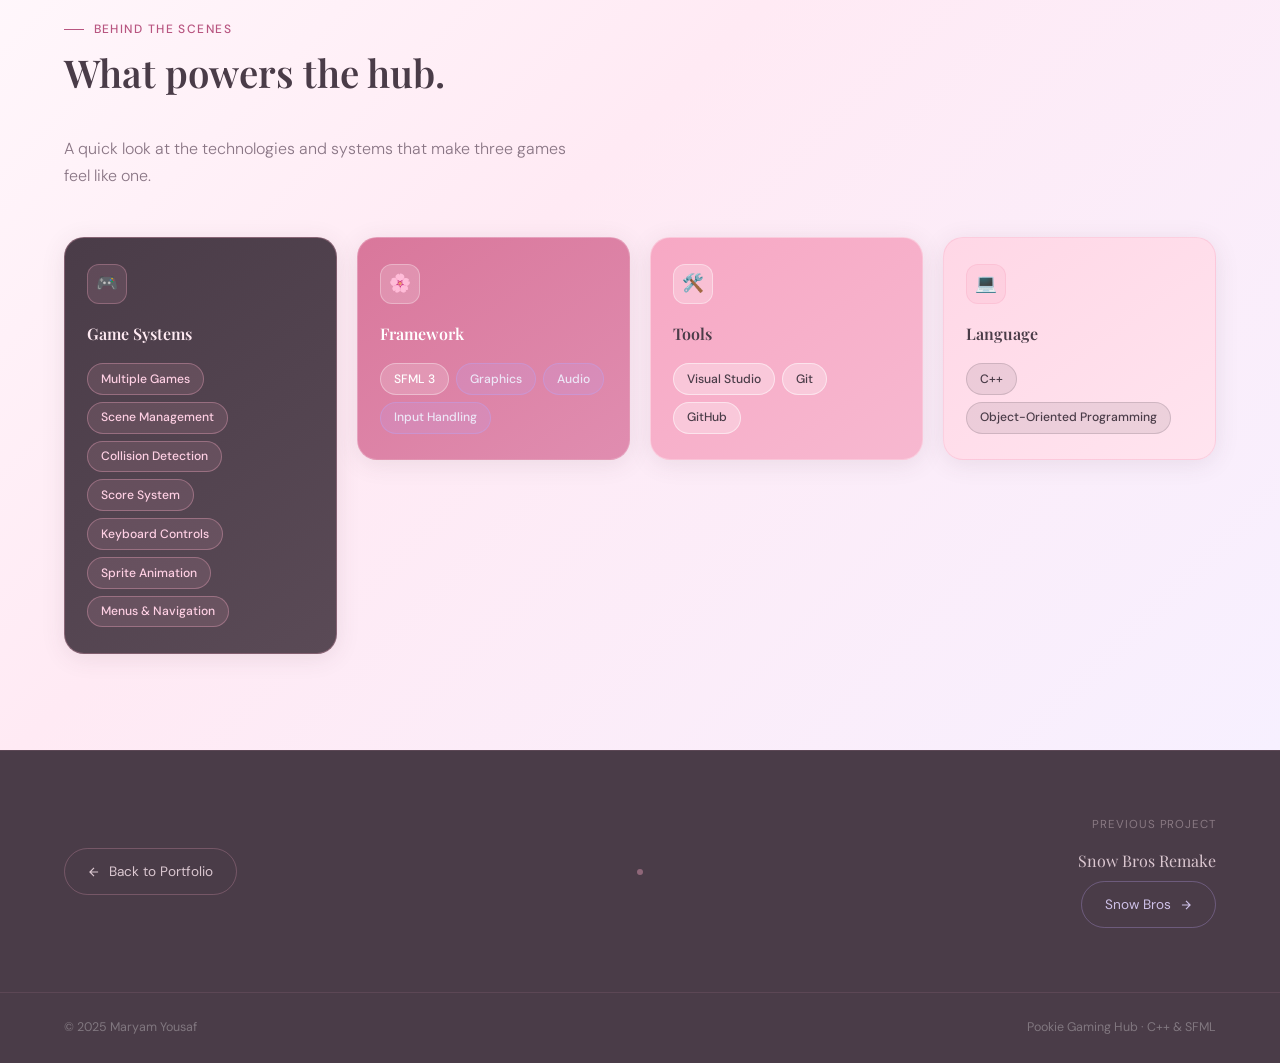
==== commit 48f41f76: "added analytics" ====
--- a/GamingHub.html
+++ b/GamingHub.html
@@ -1,6 +1,15 @@
 <!DOCTYPE html>
 <html lang="en">
 <head>
+  <!-- Google tag (gtag.js) -->
+<script async src="https://www.googletagmanager.com/gtag/js?id=G-E2N16GNQ7B"></script>
+<script>
+  window.dataLayer = window.dataLayer || [];
+  function gtag(){dataLayer.push(arguments);}
+  gtag('js', new Date());
+
+  gtag('config', 'G-E2N16GNQ7B');
+</script>
   <meta charset="UTF-8" />
   <meta name="viewport" content="width=device-width, initial-scale=1.0" />
   <title>Gaming Hub — Maryam Yousaf</title>
